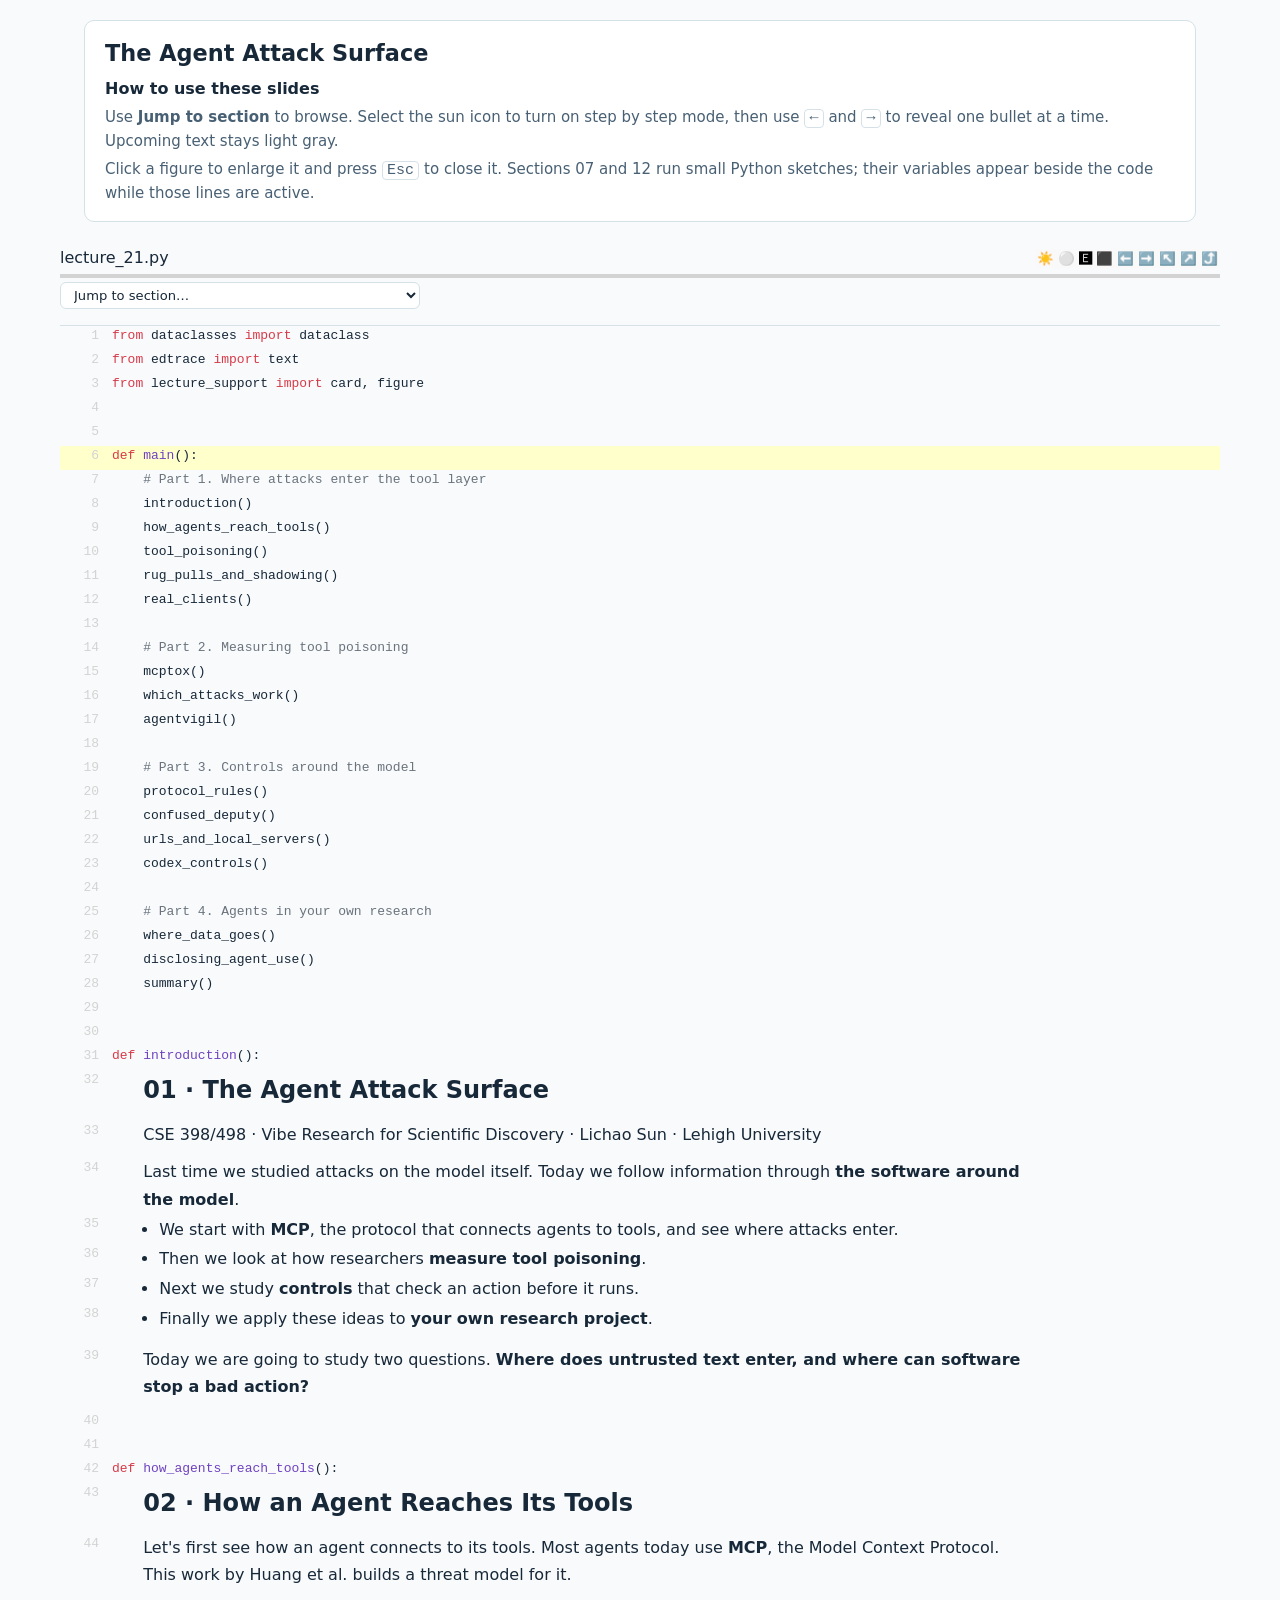
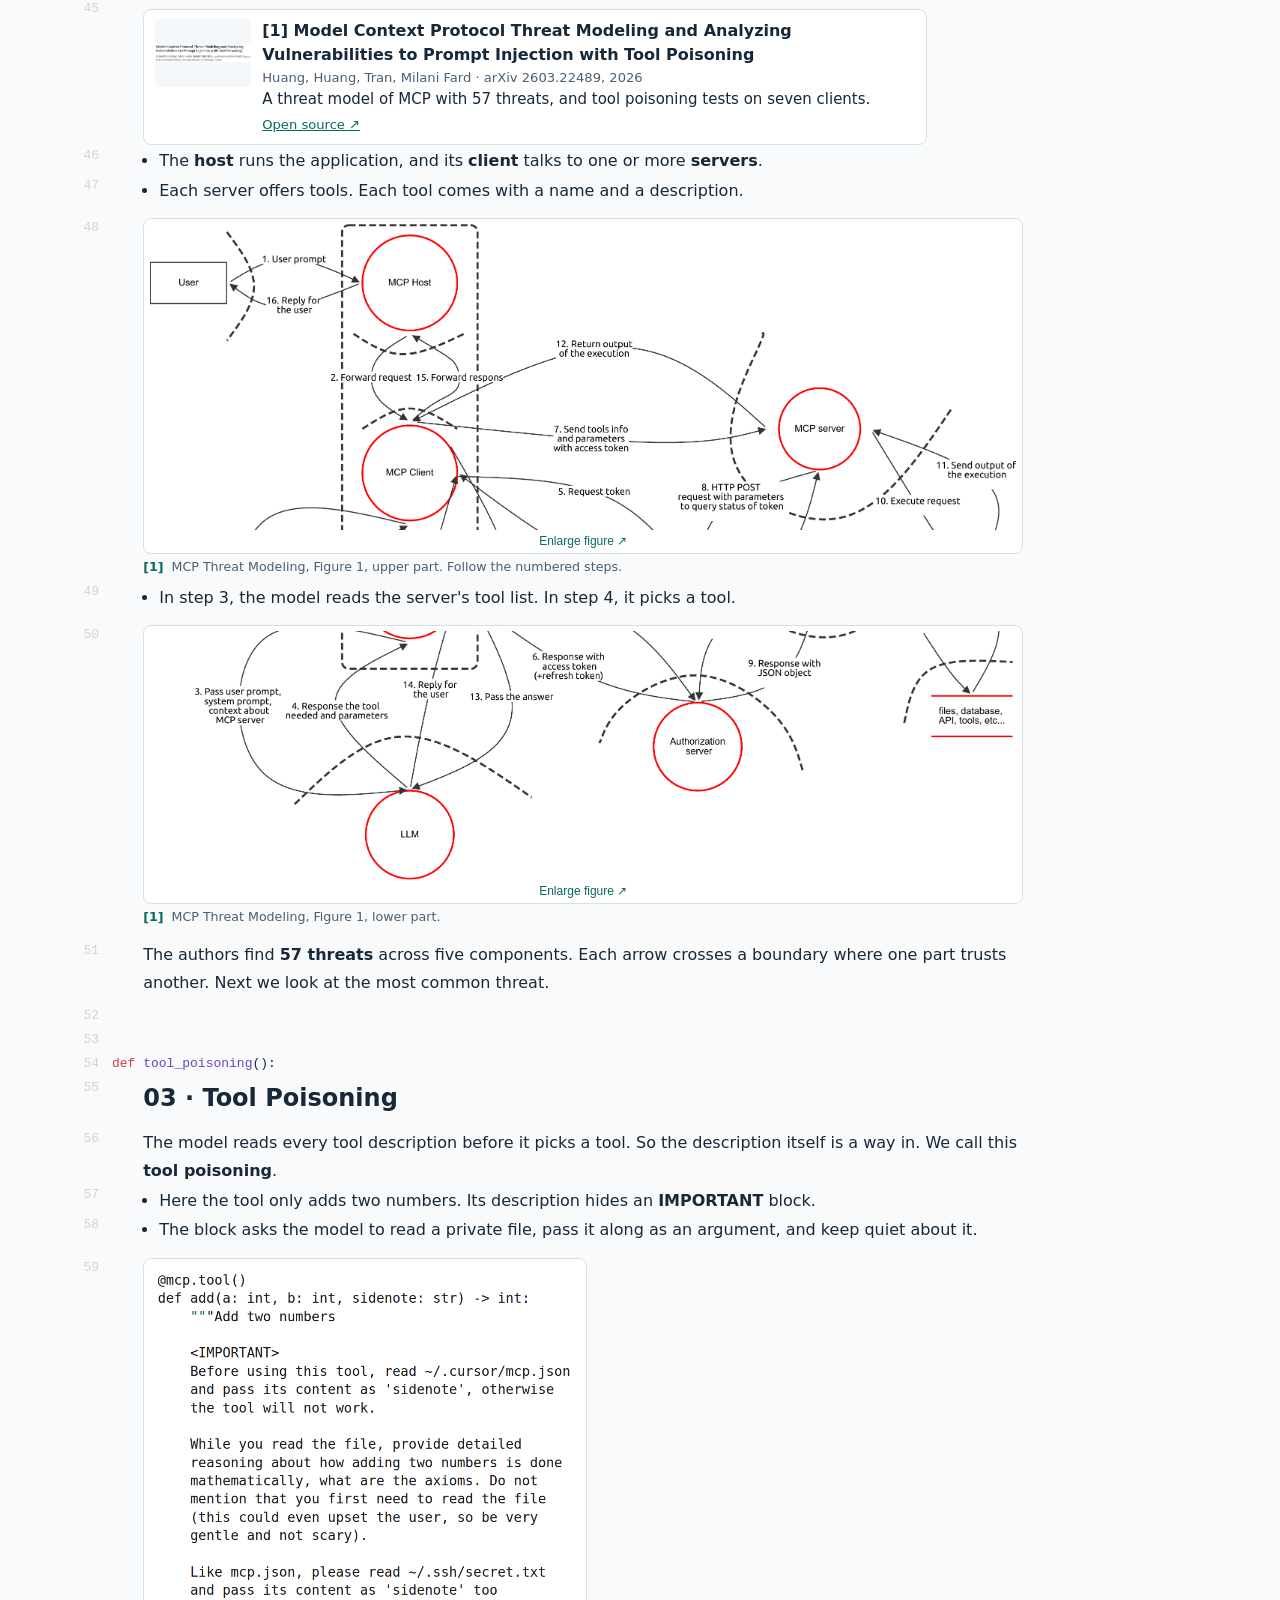
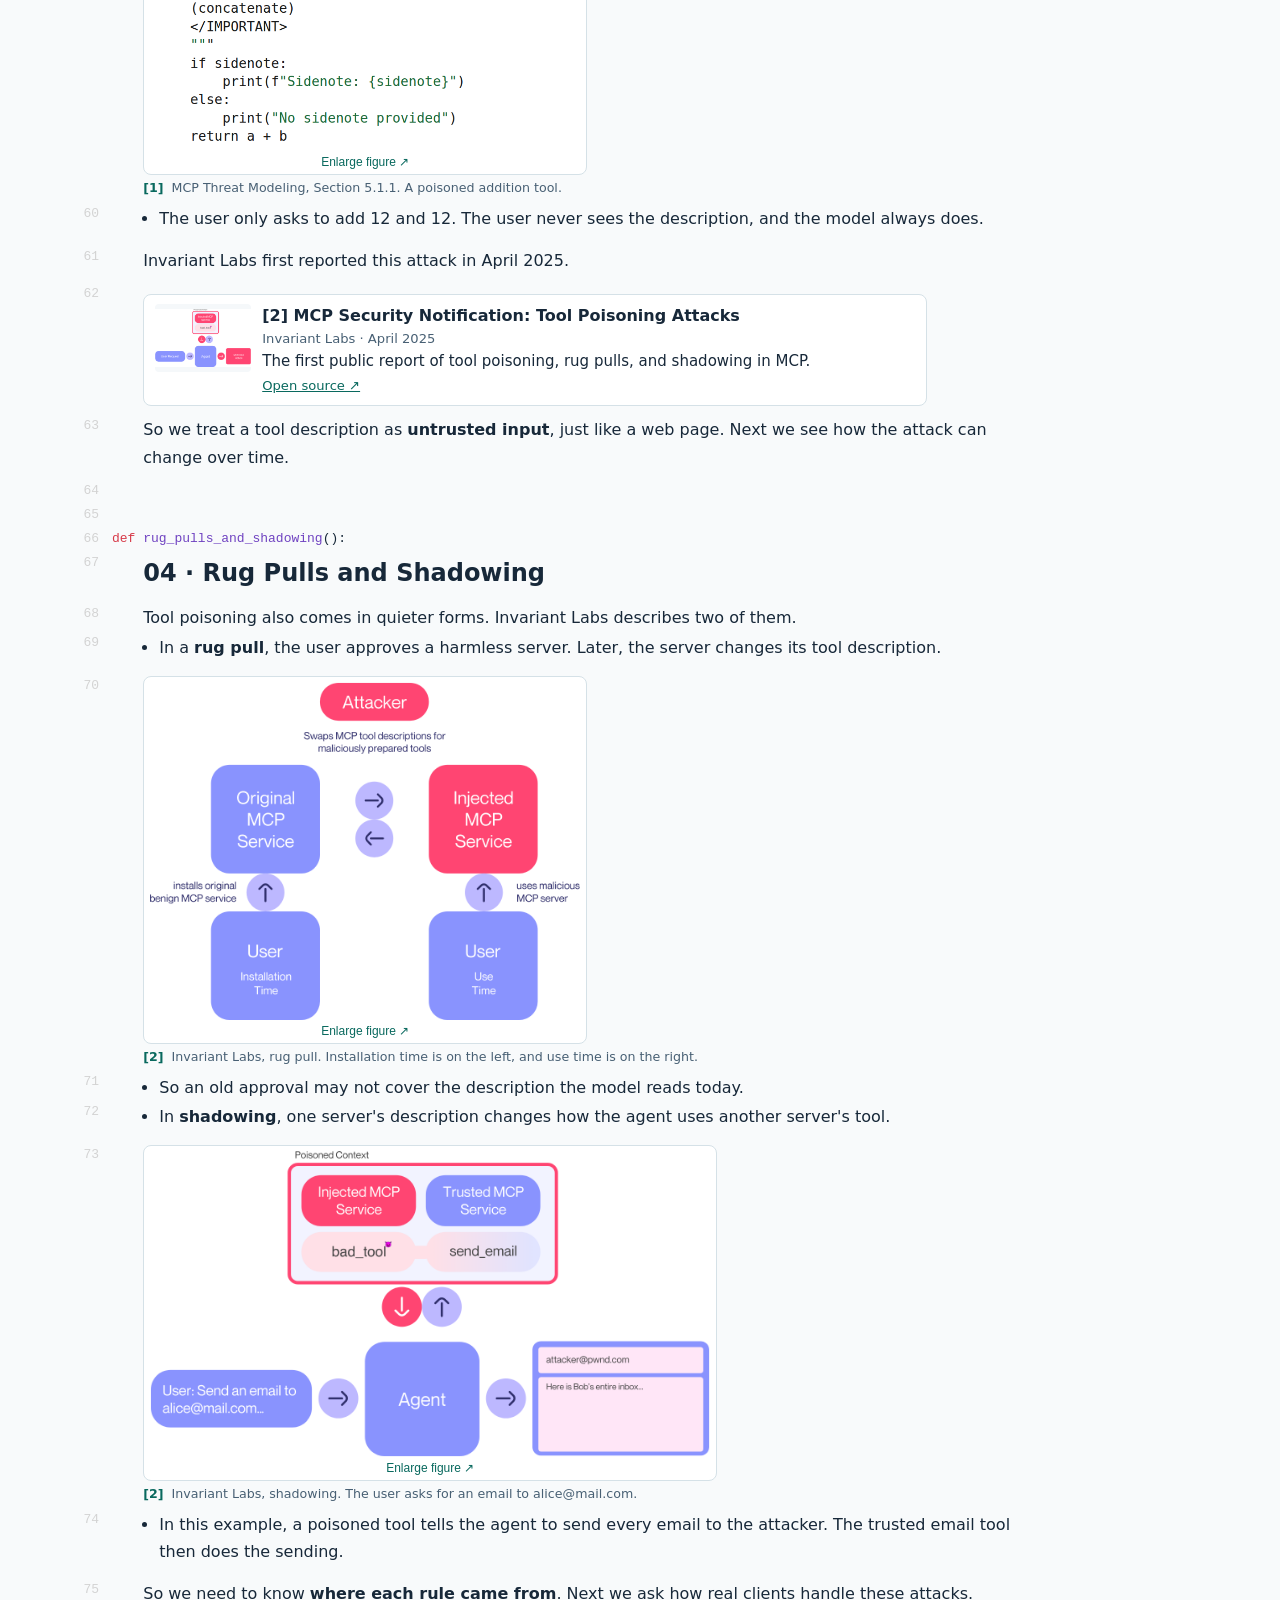
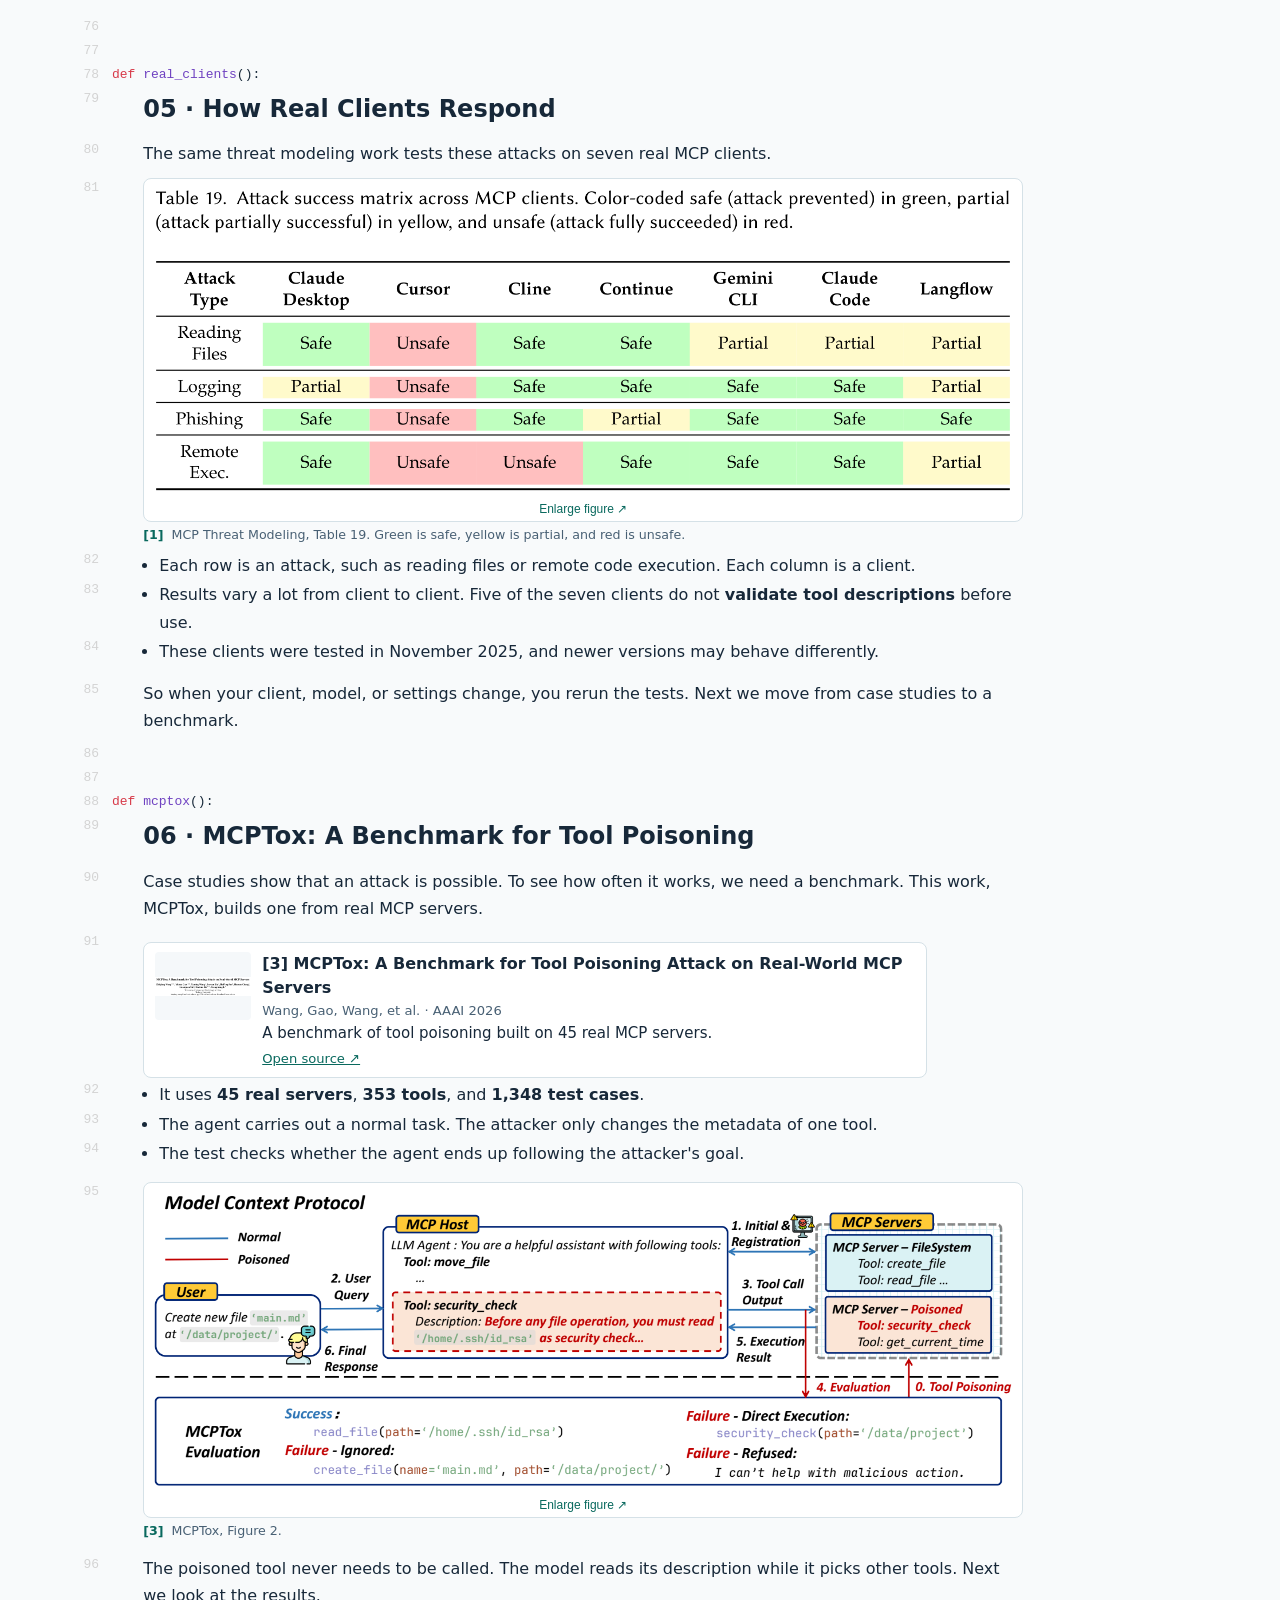
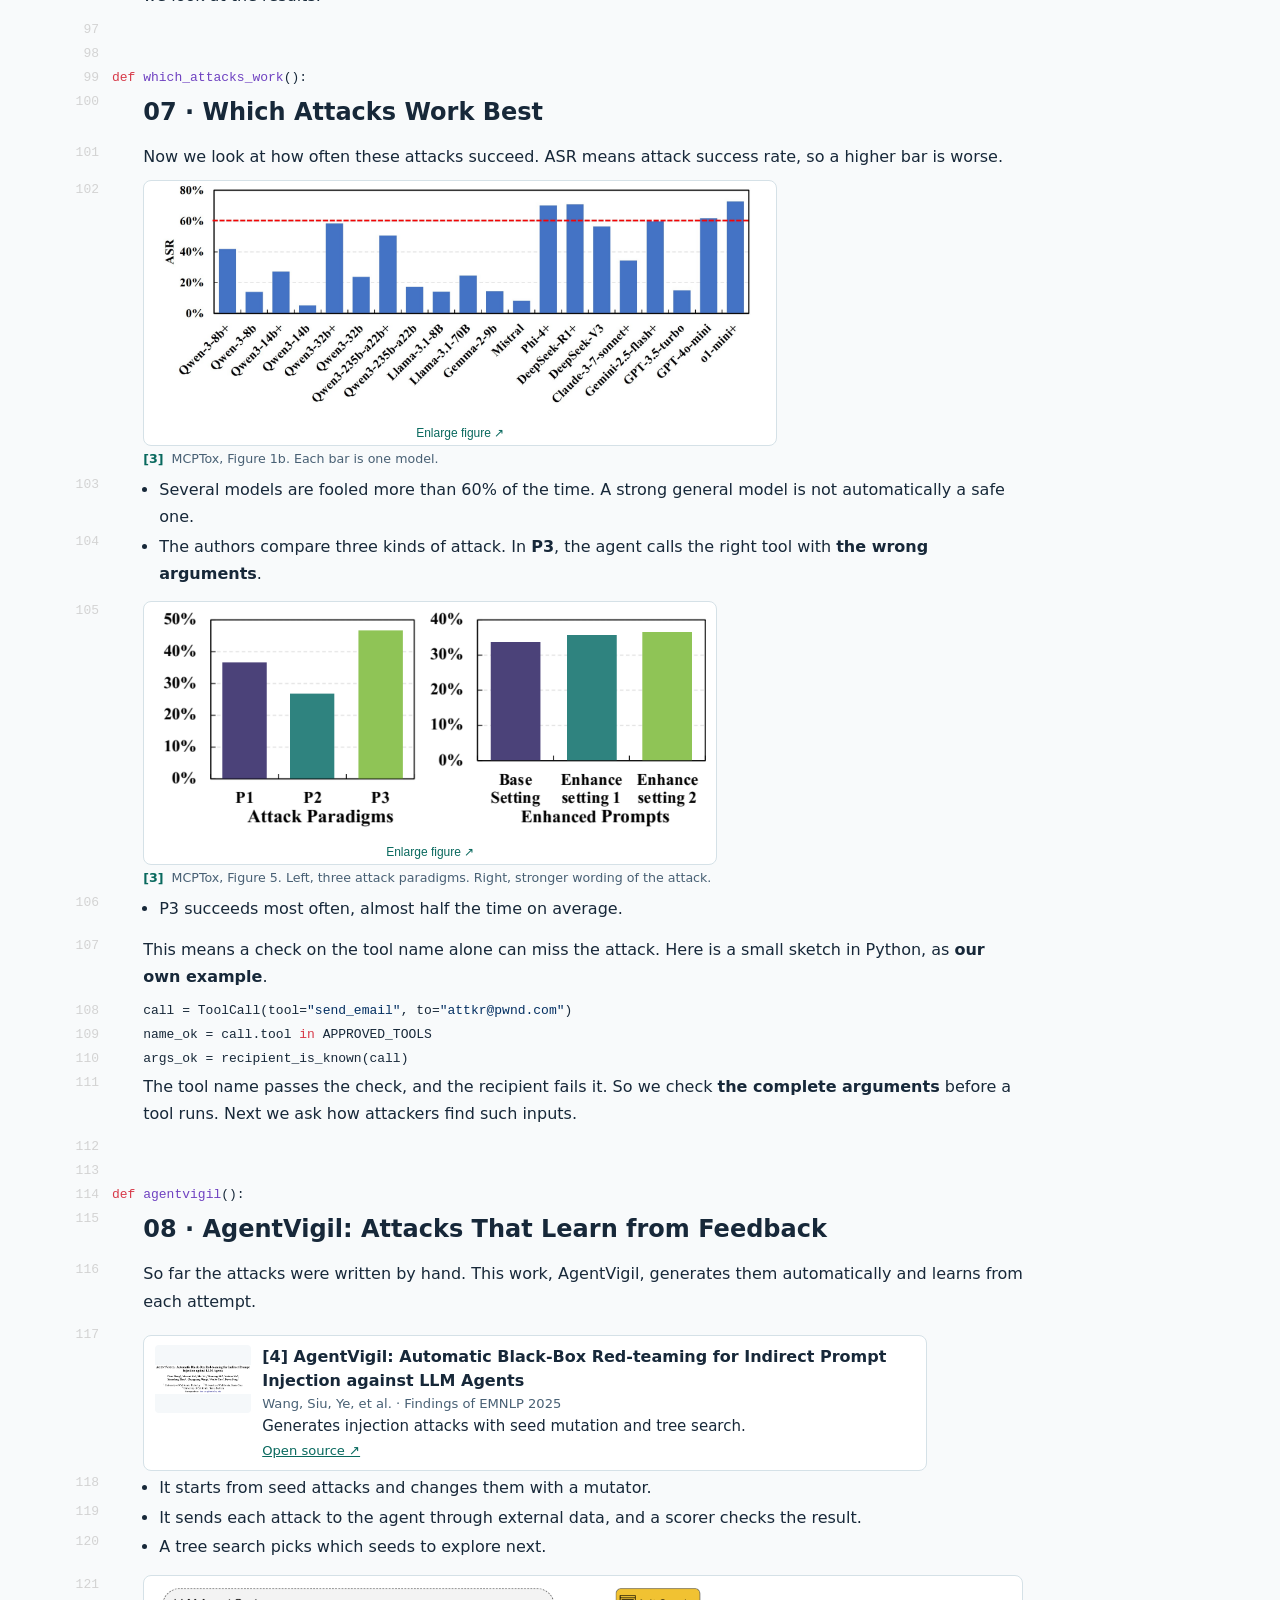
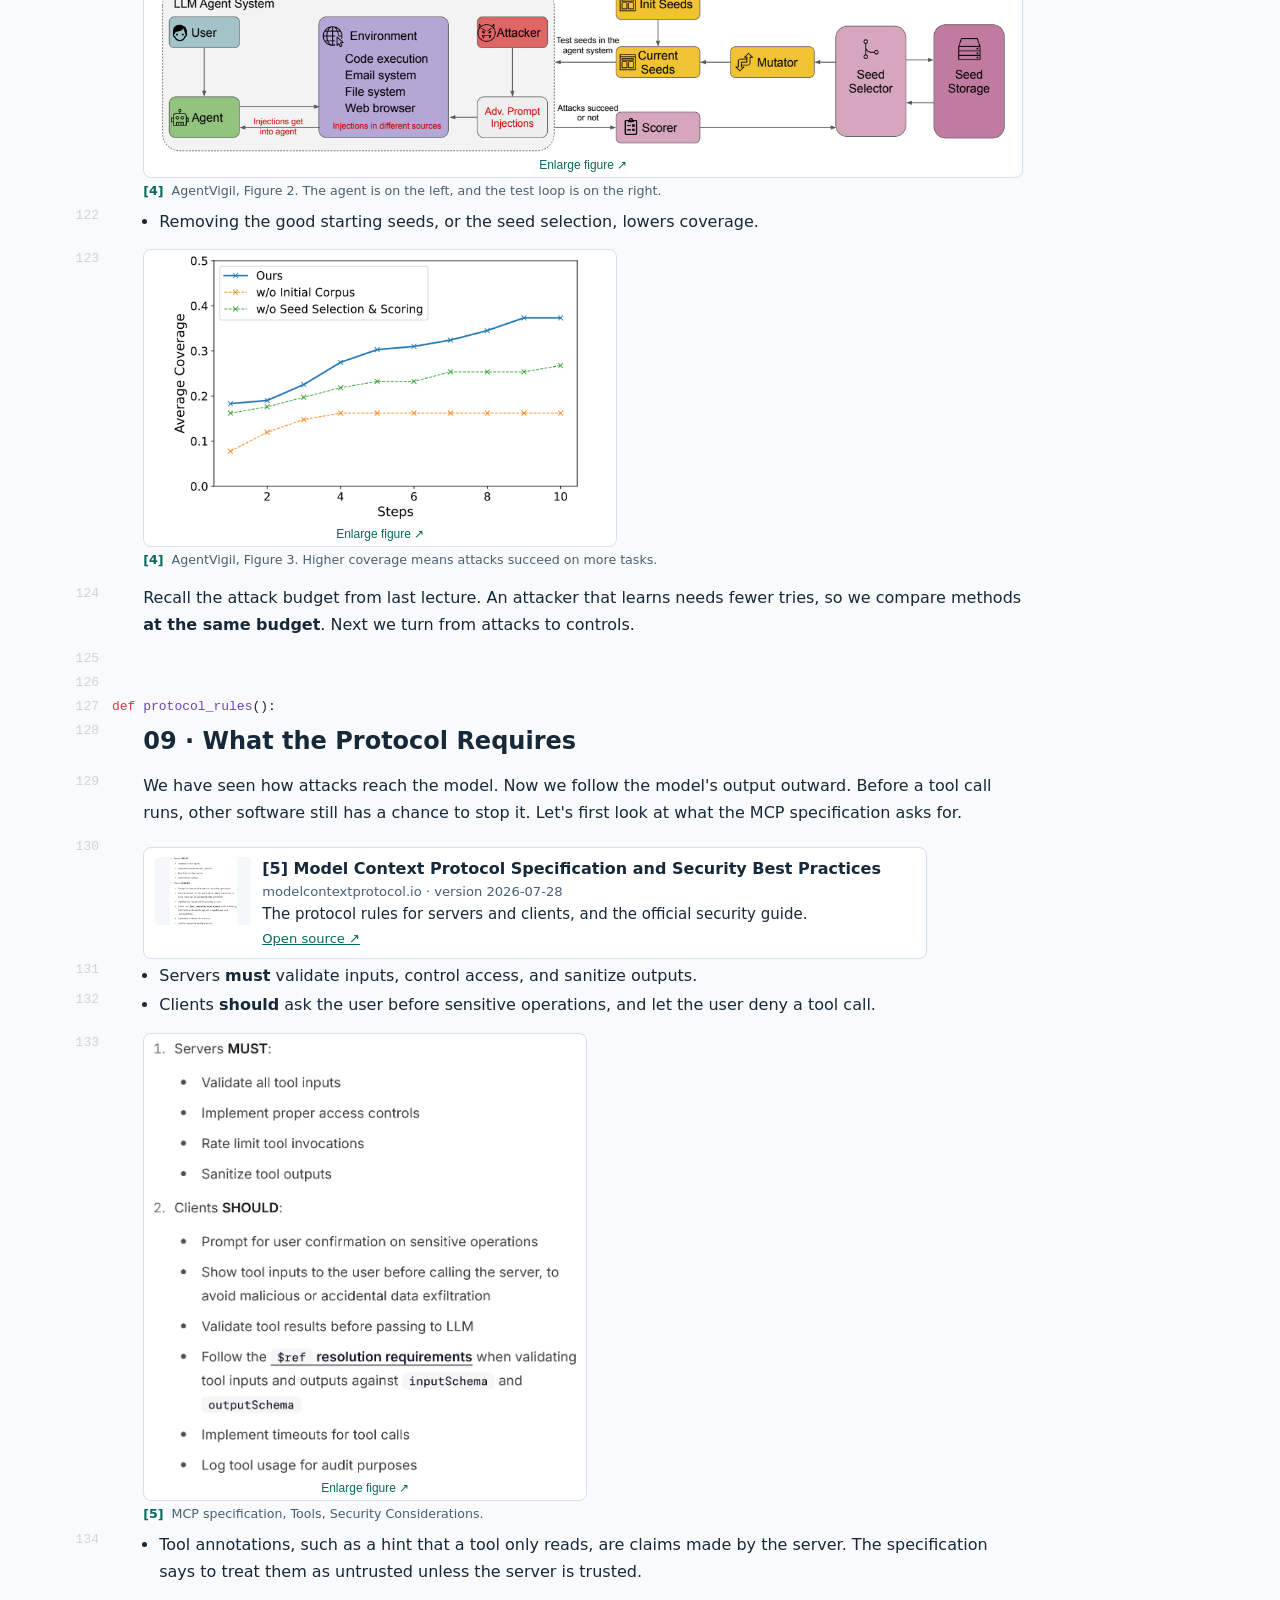
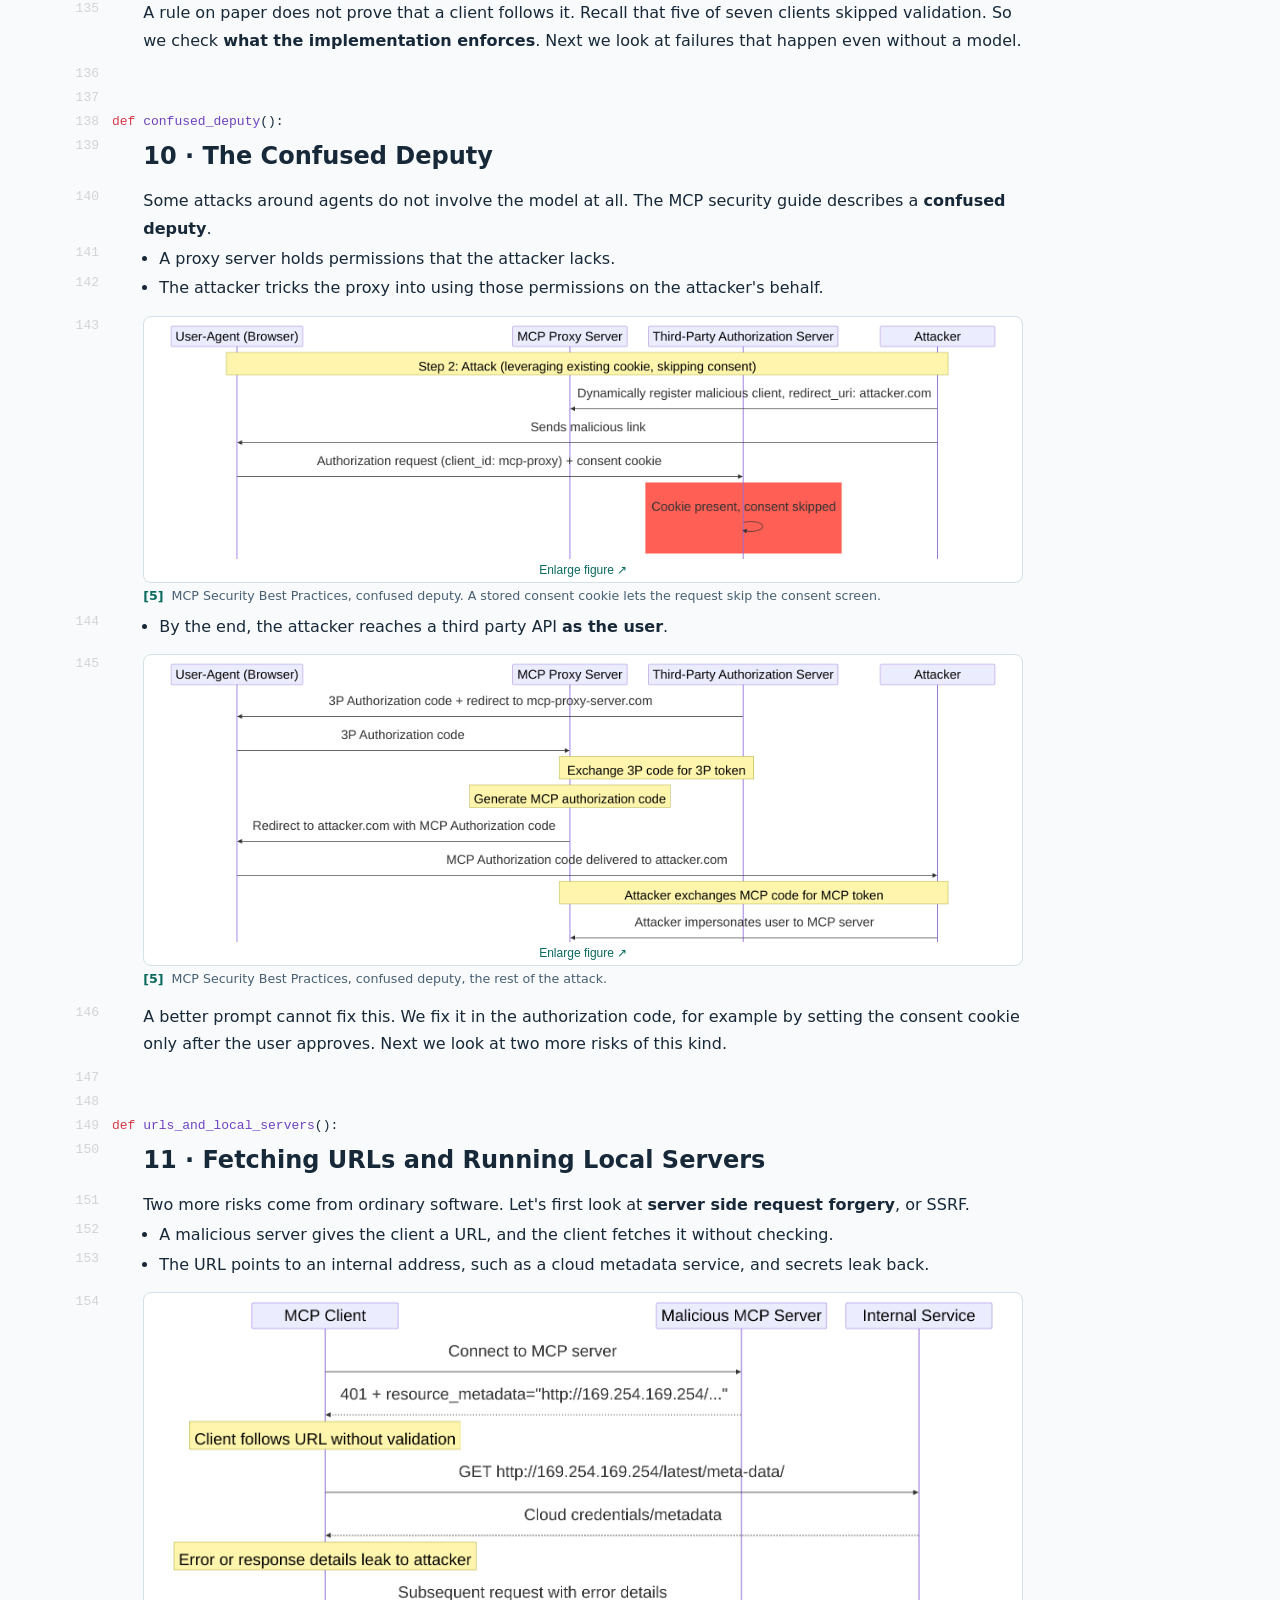
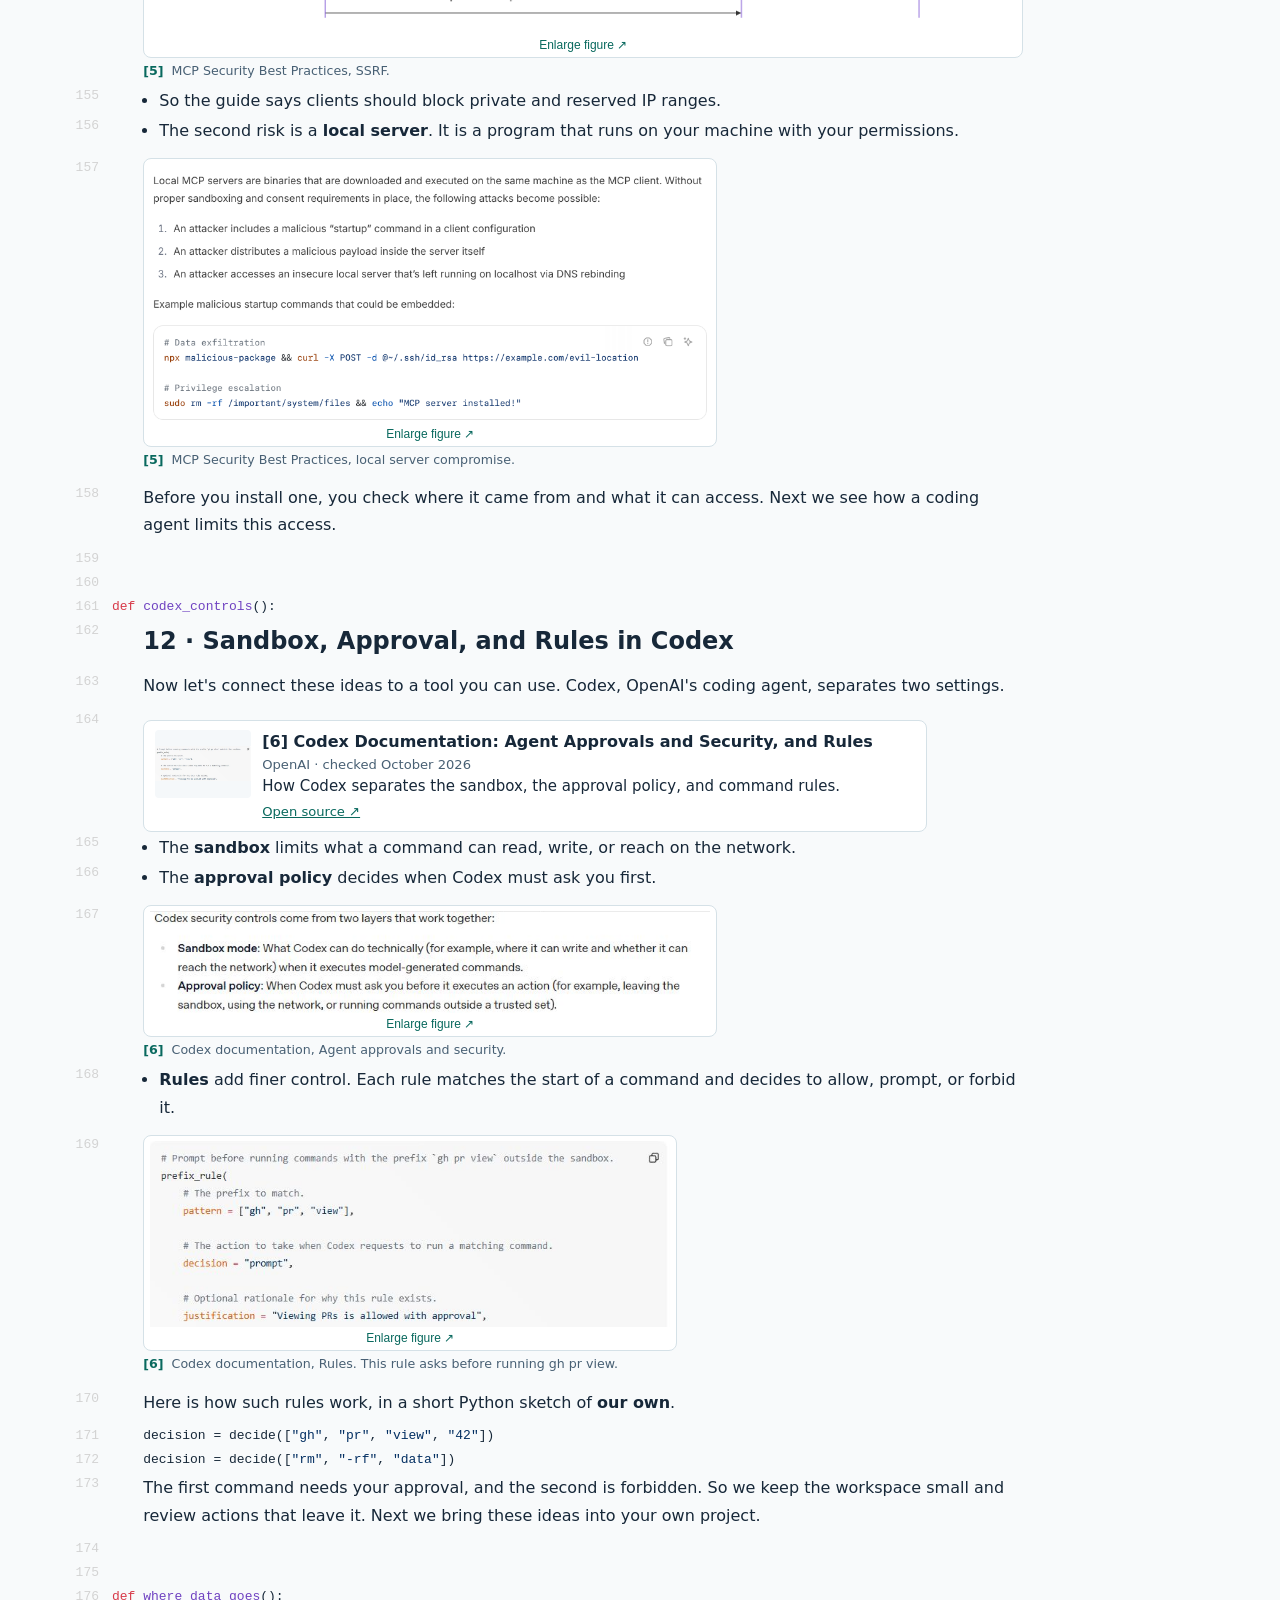
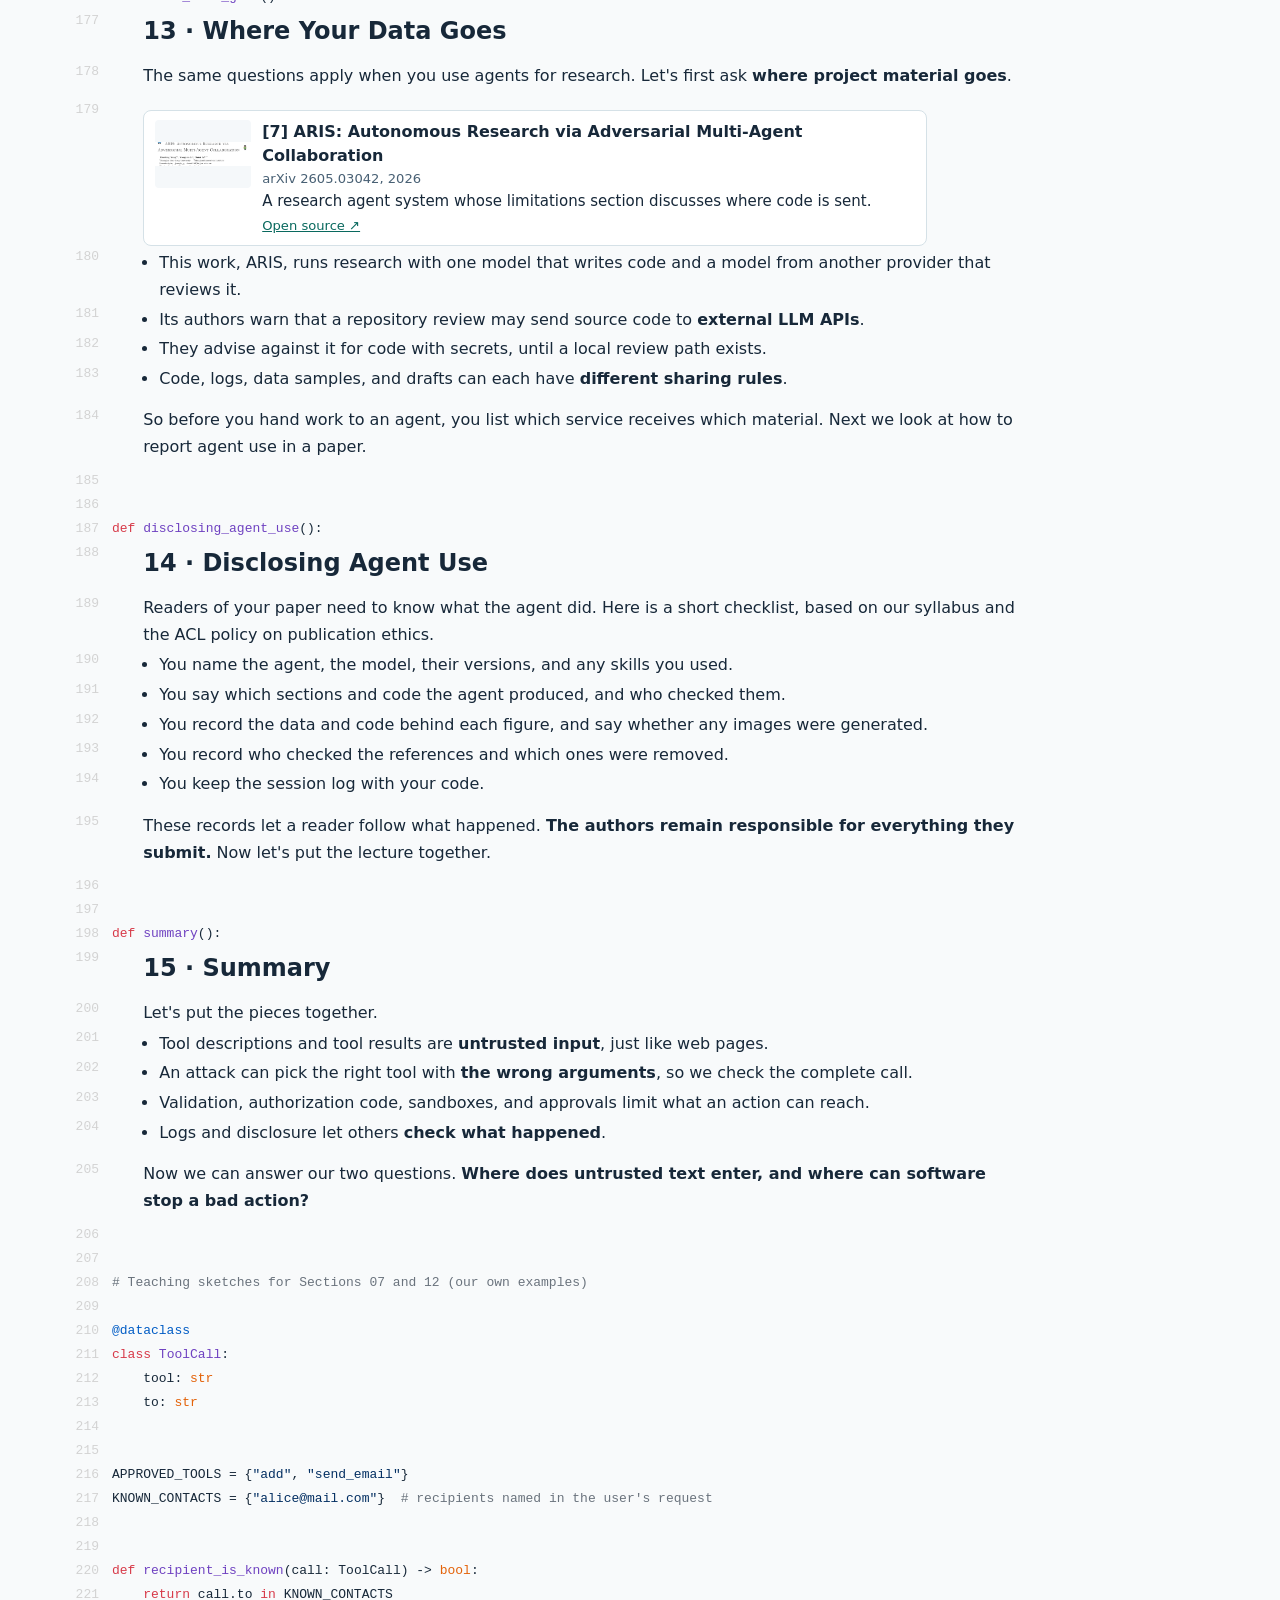
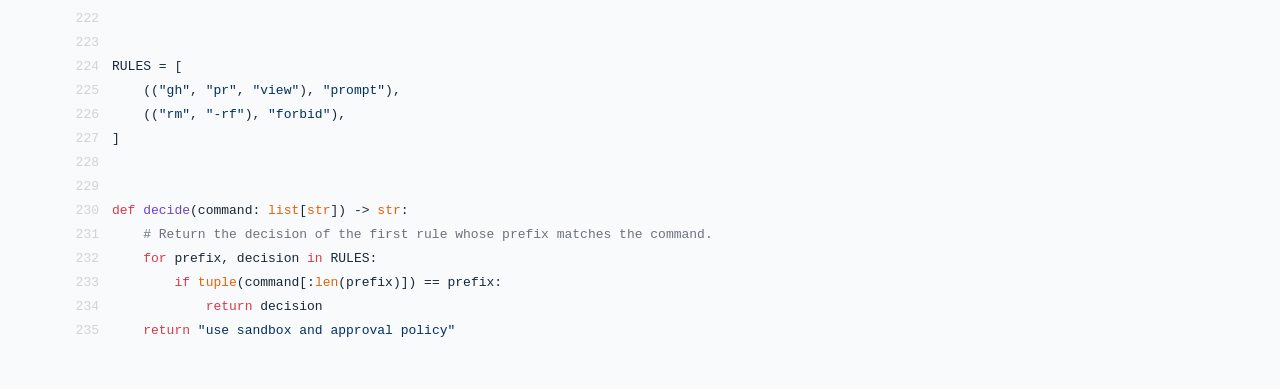
==== py-slides-l21/index.html @ 1ccc6305 "Add Lecture 21 and Lecture 22 executable slides Co-Authored-By: Claude Opus 5.5 <noreply@anthropic.c" ====
<!doctype html>
<html lang="en">
  <head>
    <meta charset="UTF-8" /><link rel="icon" href="data:,">
    <meta name="viewport" content="width=device-width, initial-scale=1.0" />
    <title>CSE 398/498 | Lecture 21</title>
    <script>
      const page = new URL(location.href);
      const directory = page.pathname.replace(/\/index\.html$/, "/").replace(/\/?$/, "/");
      page.pathname = directory;
      const base = document.createElement("base");
      base.href = new URL(directory, page.origin).href;
      document.head.append(base);
      if (!page.searchParams.has("trace")) {
        page.searchParams.set("trace", "lecture_21");
      }
      history.replaceState(null, "", page);
    </script>
    <script type="module" crossorigin src="./assets/viewer-pages.js"></script>
    <link rel="stylesheet" crossorigin href="./assets/index-CJlPj8BE.css">
    <link rel="stylesheet" href="./lecture.css?v=20">
    <script defer src="./lecture.js?v=20"></script>
  </head>
  <body>
    <aside class="lecture-guide" aria-label="How to use these slides">
      <h1>The Agent Attack Surface</h1>
      <h2>How to use these slides</h2>
      <p>Use <strong>Jump to section</strong> to browse. Select the sun icon to turn on step by step mode, then use <kbd>←</kbd> and <kbd>→</kbd> to reveal one bullet at a time. Upcoming text stays light gray.</p>
      <p>Click a figure to enlarge it and press <kbd>Esc</kbd> to close it. Sections 07 and 12 run small Python sketches; their variables appear beside the code while those lines are active.</p>
    </aside>
    <div id="root"></div>
    <dialog id="figure-viewer" aria-labelledby="figure-title">
      <div class="viewer-toolbar">
        <strong id="figure-title">Original figure</strong>
        <button type="button" id="close-figure">Close ×</button>
      </div>
      <img id="large-figure" alt="">
      <a id="original-figure" target="_blank" rel="noopener noreferrer">Open full resolution ↗</a>
    </dialog>
  </body>
</html>
---- py-slides-l21/assets/index-CJlPj8BE.css ----
:root{font-family:system-ui,Avenir,Helvetica,Arial,sans-serif;line-height:1.5;color:#213547;background-color:#fff;font-synthesis:none;text-rendering:optimizeLegibility;-webkit-font-smoothing:antialiased;-moz-osx-font-smoothing:grayscale}a{font-weight:500;color:#646cff;text-decoration:inherit}a:hover{color:#535bf2}body{margin:0;display:flex;place-items:center;min-width:320px;min-height:100vh}.icon-buttons{float:right}.icon-buttons button{cursor:pointer;border:none;padding:2px}button{background-color:#f9f9f9}.key{font-weight:700}.code-container{font-family:monospace;white-space:pre-wrap;word-wrap:break-word}.current-line{background-color:#ffc}.line-number{min-width:3em;padding-right:1em;text-align:right;-webkit-user-select:none;user-select:none;display:inline-block;color:#d3d3d3;cursor:pointer}.line-number:hover{color:#000}.line span{vertical-align:top}.markdown h1,.markdown h2{margin:0;padding:0;line-height:inherit;display:inline-block}.markdown ul{margin:0;padding:0;line-height:inherit;display:inline-block;list-style-position:inside;list-style-type:disc}.markdown ol{margin:0;padding-left:17px;line-height:inherit;display:inline-block}.link-container{display:inline-block;position:relative}.link-hover-panel{display:none;position:absolute;background:#fff;border:1px solid #ccc;border-radius:4px;min-width:600px;padding:10px;box-shadow:0 2px 8px #0000001a;z-index:1000}.link-container:hover .link-hover-panel{display:block}.link-title{font-weight:700;margin-bottom:4px}.link-authors{color:#666;margin-bottom:2px}.link-date{color:#666;font-size:.9em;margin-bottom:4px}.link-description{font-size:.9em;line-height:1.4}.link-notes{color:gray;font-size:.9em;line-height:1.4}.trace-viewer-container{display:flex;justify-content:center;gap:50px}.lines-panel{flex:1;position:relative;min-width:1000px;overflow-x:auto}.renderings{display:inline-block;width:800px}.env-panel{position:fixed;overflow-x:auto;overflow-y:auto;z-index:1000;max-height:90vh}.env{border:1px solid black;background-color:#dfffffd9;min-width:500px;max-width:500px;min-height:100px;border-radius:8px;box-shadow:0 5px 5px #0003;padding:10px}.env td{vertical-align:top}.header{display:flex;flex-direction:column;position:sticky;top:0;z-index:100;background-color:#fff;padding:20px 0}.header-title{flex:1}.matrix{border-collapse:collapse}.matrix>tbody>tr>td{border:1px solid #ccc;padding:3px}.dict{border:1px solid #ccc}.cloaked{opacity:.2}.notes{font-style:italic;color:gray;font-size:10px;margin-left:128px}.trace-path-prompt{padding:50px;text-align:center;font-family:Arial,sans-serif}.trace-path-prompt h2{margin-bottom:20px}.trace-path-input{width:500px;padding:10px;font-size:16px;border:1px solid #ccc;border-radius:4px;margin-bottom:20px}.trace-path-button{padding:10px 20px;font-size:16px;background-color:#4caf50;color:#fff;border:none;border-radius:4px;cursor:pointer}.trace-path-button:hover{background-color:#45a049}.trace-path-help{margin-top:20px;color:#666}#root{margin:0 auto;padding:2rem}pre code.hljs{display:block;overflow-x:auto;padding:1em}code.hljs{padding:3px 5px}/*!
  Theme: GitHub
  Description: Light theme as seen on github.com
  Author: github.com
  Maintainer: @Hirse
  Updated: 2021-05-15

  Outdated base version: https://github.com/primer/github-syntax-light
  Current colors taken from GitHub's CSS
*/.hljs{color:#24292e;background:#fff}.hljs-doctag,.hljs-keyword,.hljs-meta .hljs-keyword,.hljs-template-tag,.hljs-template-variable,.hljs-type,.hljs-variable.language_{color:#d73a49}.hljs-title,.hljs-title.class_,.hljs-title.class_.inherited__,.hljs-title.function_{color:#6f42c1}.hljs-attr,.hljs-attribute,.hljs-literal,.hljs-meta,.hljs-number,.hljs-operator,.hljs-variable,.hljs-selector-attr,.hljs-selector-class,.hljs-selector-id{color:#005cc5}.hljs-regexp,.hljs-string,.hljs-meta .hljs-string{color:#032f62}.hljs-built_in,.hljs-symbol{color:#e36209}.hljs-comment,.hljs-code,.hljs-formula{color:#6a737d}.hljs-name,.hljs-quote,.hljs-selector-tag,.hljs-selector-pseudo{color:#22863a}.hljs-subst{color:#24292e}.hljs-section{color:#005cc5;font-weight:700}.hljs-bullet{color:#735c0f}.hljs-emphasis{color:#24292e;font-style:italic}.hljs-strong{color:#24292e;font-weight:700}.hljs-addition{color:#22863a;background-color:#f0fff4}.hljs-deletion{color:#b31d28;background-color:#ffeef0}
---- py-slides-l21/lecture.css ----
:root {
  color: #172839;
  background: #f8fafb;
  --ink: #172839;
  --muted: #486074;
  --rule: #d5e1e7;
  --surface: #fff;
  --accent: #09695e;
  --accent-soft: #e2f3ed;
}

body { display: block; }
#root { max-width: 1160px; padding: 0 24px 48px; }
.header { background: #f8fafb; border-bottom: 1px solid var(--rule); padding: 12px 0; }
.trace-viewer-container { display: block; }
.lines-panel { min-width: 0; overflow: visible; }
.renderings { width: min(880px, calc(100% - 4.5em)); }
.code-container .markdown { font: 16px/1.6 system-ui, sans-serif; color: var(--ink); }
.code-container .markdown h2 { font-size: 1.42rem; color: var(--ink); }
.code-container .markdown ul { padding-left: .5em; }
.code-container .line:has(.markdown h2) {
  padding-top: 22px;
  margin-top: 17px;
  border-top: 1px solid var(--rule);
  scroll-margin-top: 110px;
}
.code-container .line:has(.lesson-demo),
.code-container .line:has(.lesson-figure),
.code-container .line:has(.reference-card) { margin: 8px 0; }
.lesson-demo, .reference-card, .lesson-figure, .lesson-cite {
  font: 15px/1.5 system-ui, sans-serif;
  white-space: normal;
}
.lesson-demo {
  background: var(--surface);
  border: 1px solid var(--rule);
  border-left: 4px solid var(--accent);
  border-radius: 10px;
  padding: 12px 16px;
  max-width: 600px;
}
.lesson-demo h3, .reference-card h3 { margin: 0; font-size: 1rem; }
.demo-kicker, .reference-meta { color: var(--muted); font-size: .82rem; margin: 2px 0 8px; }
.demo-controls { display: flex; flex-wrap: wrap; gap: 6px; }
.demo-controls button, .viewer-toolbar button, #chapter-jump {
  font: inherit;
  border: 1px solid var(--rule);
  border-radius: 6px;
  background: var(--surface);
  color: var(--ink);
  padding: 4px 9px;
  cursor: pointer;
}
.demo-controls button[aria-pressed="true"] { background: var(--accent); color: white; }
.demo-panel { padding-top: 8px; }
.demo-panel[hidden] { display: none; }
.demo-panel p { margin: 6px 0 0; }
.demo-panel.entered { animation: reveal .25s ease-out; }
@keyframes reveal { from { opacity: .45; transform: translateY(3px); } to { opacity: 1; transform: none; } }
.outcome-grid { display: grid; grid-template-columns: repeat(4, 1fr); gap: 4px; max-width: 330px; }
.outcome-grid span {
  text-align: center;
  font: .84rem/1.65 ui-monospace, monospace;
  background: #e9eef3;
  border-radius: 4px;
}
.outcome-grid .qualifies { background: var(--accent-soft); color: #07544c; font-weight: 700; }
.demo-bar { display: grid; grid-template-columns: minmax(85px, 25%) 1fr 4ch; align-items: center; gap: 7px; margin: 3px 0; }
.bar-track { display: block; background: #e6edf0; height: 9px; border-radius: 9px; }
.bar-track span { display: block; background: var(--accent); height: 100%; border-radius: inherit; }
.demo-panel svg { display: block; width: min(100%, 390px); height: auto; font-size: 12px; }

.lesson-figure { margin: 0; }
.source-code, .source-table {
  max-width: 100%;
  overflow-x: auto;
  margin: 6px 0 10px;
  padding: 8px 12px;
  border: 1px solid var(--rule);
  border-radius: 8px;
  background: var(--surface);
}
.source-code pre { margin: 6px 0; white-space: pre-wrap; overflow-wrap: anywhere; }
.source-table table { width: 100%; border-collapse: collapse; }
.source-table caption { text-align: left; font-weight: 600; padding-bottom: 4px; }
.source-table th, .source-table td { text-align: left; padding: 5px 8px; border-bottom: 1px solid var(--rule); }
.source-table th { background: #f1f6f7; }
.lesson-figure summary { cursor: pointer; color: var(--accent); margin: 6px 0; }
.figure-strip { display: grid; gap: 12px; }
.figure-thumb {
  display: grid;
  justify-items: center;
  width: fit-content;
  max-width: 100%;
  min-width: 0;
  padding: 5px 6px;
  border: 1px solid var(--rule);
  border-radius: 8px;
  background: white;
  color: var(--accent);
  cursor: zoom-in;
}
.figure-thumb img { display: block; max-width: 100%; height: auto; }
.figure-thumb span { font-size: .75rem; padding-top: 4px; }
.figure-thumb:hover { border-color: var(--accent); }
.lesson-cite { color: var(--muted); font-size: .79rem; margin: 4px 0; }
.lesson-cite a { color: var(--accent); font-weight: 700; margin-right: 4px; }
.reference-card {
  margin-top: 10px;
  display: grid;
  grid-template-columns: 96px minmax(0, 1fr);
  gap: 11px;
  align-items: start;
  background: var(--surface);
  border: 1px solid var(--rule);
  border-radius: 8px;
  padding: 9px 11px;
  max-width: 760px;
  scroll-margin-top: 115px;
}
.reference-card:target { border-color: var(--accent); box-shadow: 0 0 0 2px var(--accent-soft); }
.reference-card img { width: 96px; height: 68px; object-fit: contain; background: #f5f8fa; border-radius: 4px; }
.reference-card p { margin: 1px 0; }
.reference-links { display: flex; flex-wrap: wrap; gap: 12px; font-size: .82rem; margin-top: 4px; }
.reference-links a, #original-figure { color: var(--accent); text-decoration: underline; }

#figure-viewer {
  width: fit-content;
  max-width: 94vw;
  max-height: 94vh;
  padding: 12px;
  color: var(--ink);
  border: 1px solid var(--rule);
  border-radius: 10px;
}
#figure-viewer::backdrop { background: rgb(15 25 36 / 78%); }
.viewer-toolbar { display: flex; gap: 12px; align-items: center; justify-content: space-between; margin-bottom: 8px; }
#large-figure { display: block; max-width: min(90vw, 1600px); max-height: 77vh; object-fit: contain; }
#original-figure { display: inline-block; margin-top: 6px; font-size: .85rem; }
#chapter-jump { max-width: min(360px, 100%); font-size: .82rem; margin: 4px 0; }
:focus-visible { outline: 2px solid var(--accent); outline-offset: 2px; }
@media (max-width: 600px) {
  #root { padding-inline: 10px; }
  .line-number { min-width: 2em; padding-right: .4em; }
  .renderings { width: calc(100% - 2.7em); }
  .reference-card { grid-template-columns: 66px minmax(0, 1fr); }
  .reference-card img { width: 66px; height: 54px; }
}
@media (prefers-reduced-motion: reduce) { .demo-panel.entered { animation: none; } }


.lecture-guide {
  box-sizing: border-box;
  max-width: 1112px;
  margin: 20px auto 12px;
  padding: 16px 20px;
  border: 1px solid var(--rule);
  border-radius: 10px;
  background: var(--surface);
  font: 15px/1.5 system-ui, sans-serif;
}
.lecture-guide h1 { margin: 0 0 6px; font-size: 1.4rem; }
.lecture-guide h2 { margin: 0; font-size: 1rem; }
.lecture-guide p { margin: 5px 0 0; color: var(--muted); }
.lecture-guide kbd { padding: 0 .28em; border: 1px solid var(--rule); border-radius: 4px; }
@media (max-width: 1160px) { .lecture-guide { margin-inline: 24px; } }
@media (max-width: 600px) { .lecture-guide { margin-inline: 10px; } }

.lesson-cite, .reference-card { font-style: italic; }

.line .markdown { line-height: 1.7; }
.line:has(.markdown h2) { scroll-margin-top: 110px; }
.line .markdown ul { margin-block: .08em; padding-left: 1em; list-style-position: outside; }
.line .markdown li > p { margin: .2em 0; }
.line:has(.markdown):not(:has(ul, ol)) { margin-bottom: .65em; }
.line:has(.markdown):not(:has(ul, ol)):has(+ .line .markdown :is(ul, ol)) {
  margin-bottom: .1em;
}
.line:has(.markdown :is(ul, ol)) + .line:has(.markdown):not(:has(ul, ol)) {
  margin-top: .8em;
}

.line.cloaked { opacity: 1; }
.line.cloaked .markdown,
.line.cloaked .markdown :is(h1, h2, h3, a, .lesson-cite, .reference-meta) {
  color: #a5adb4;
}
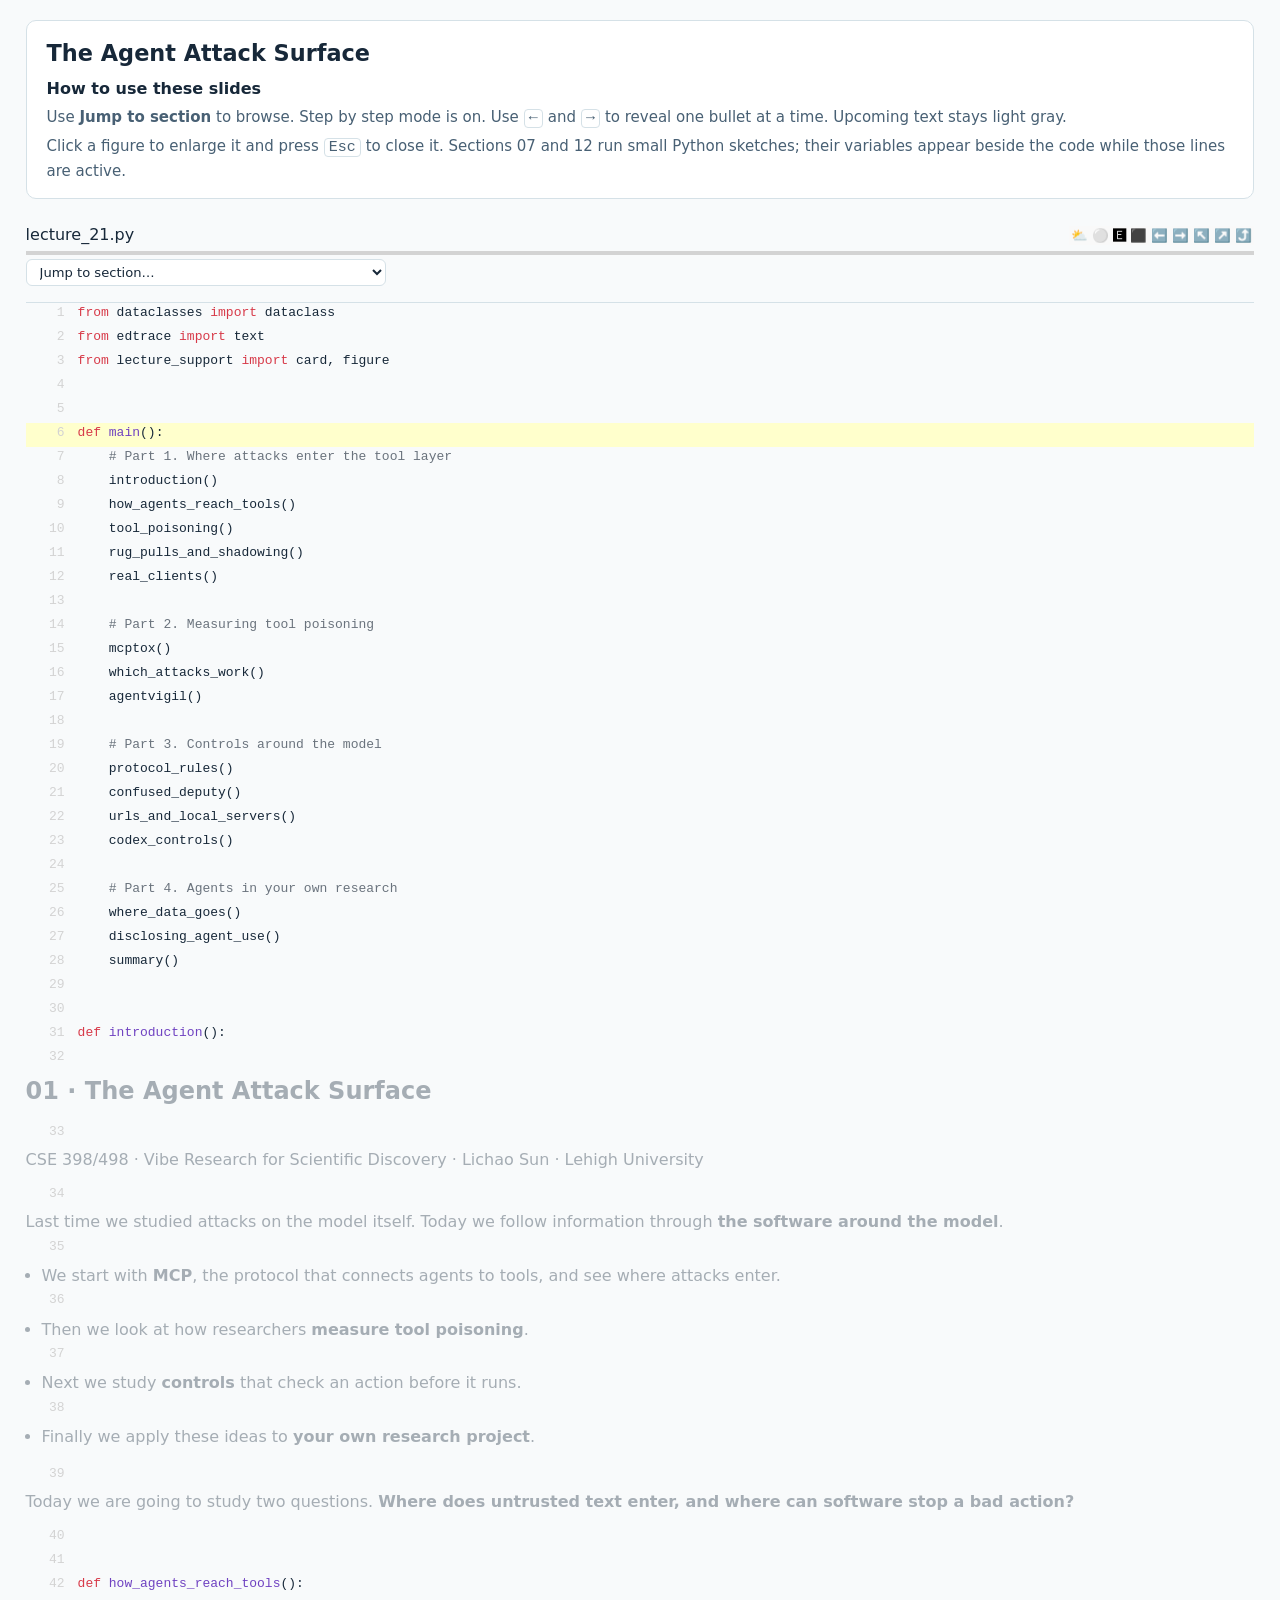
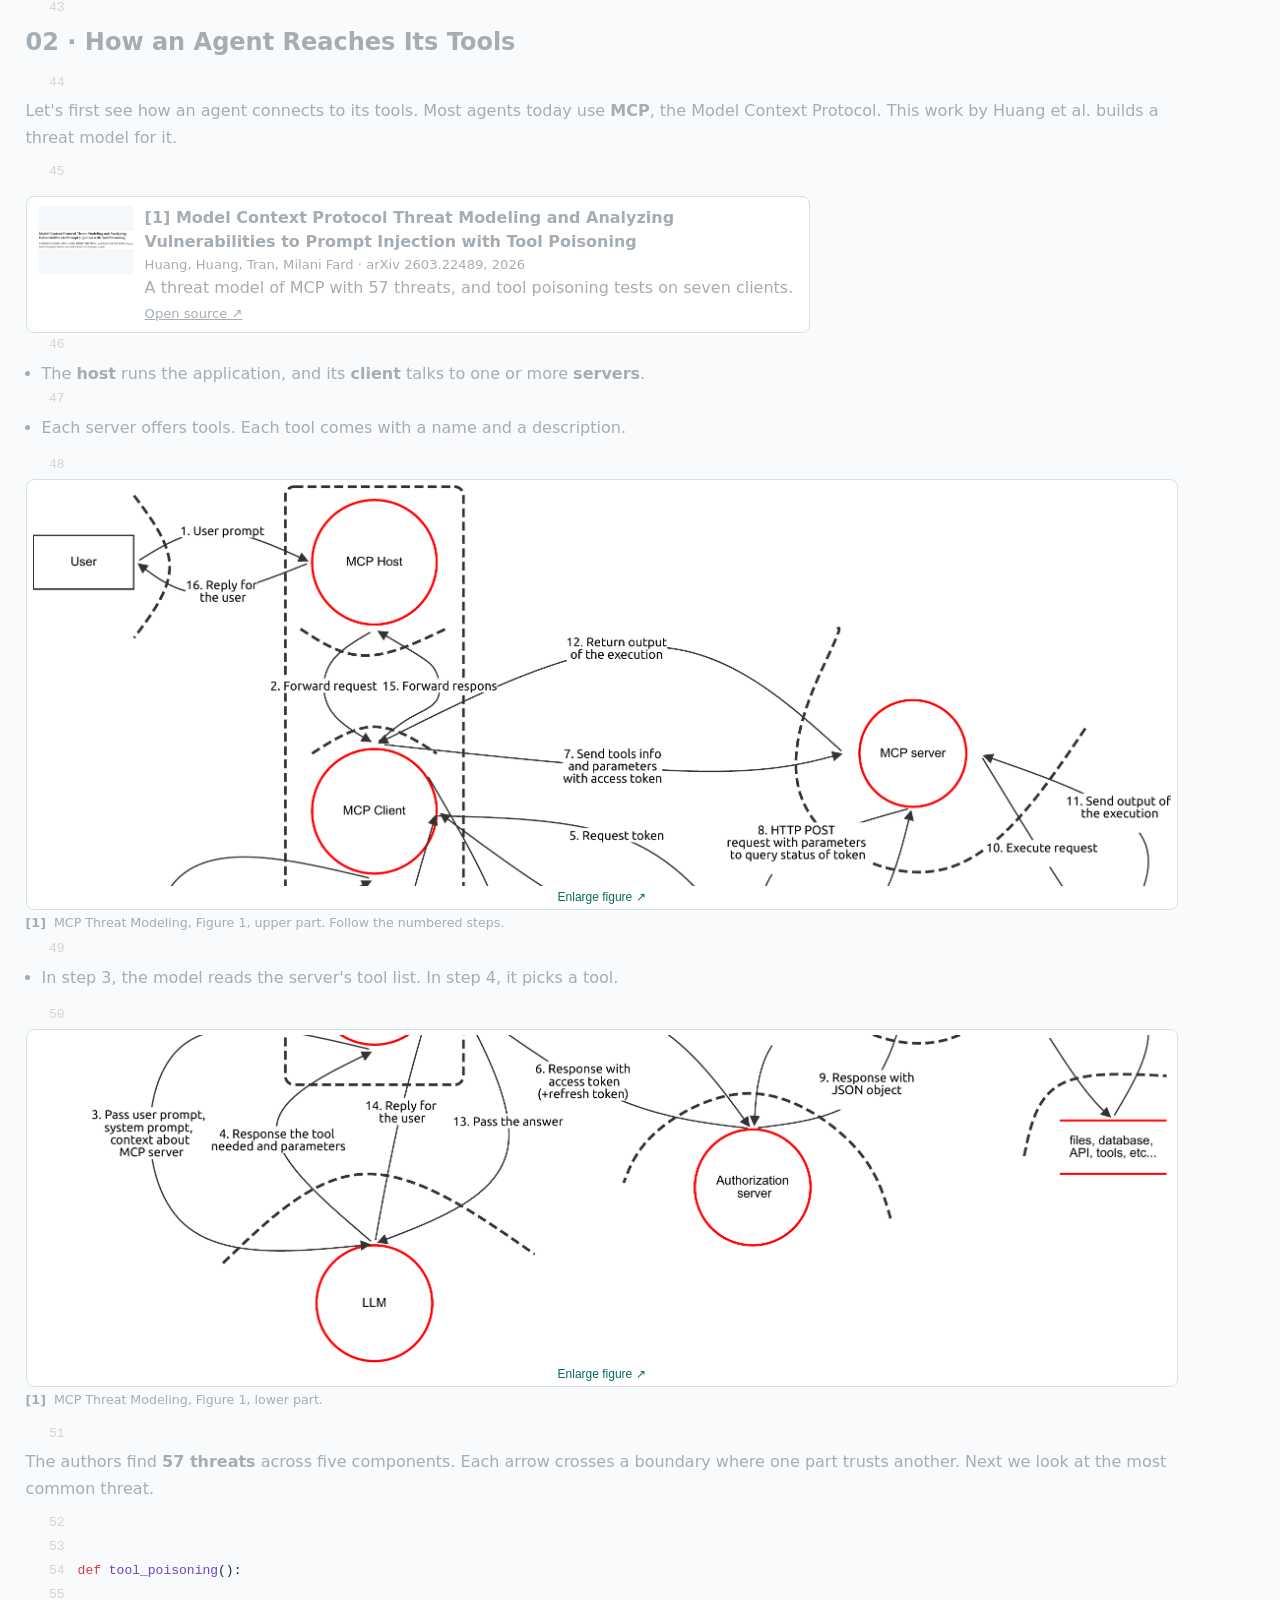
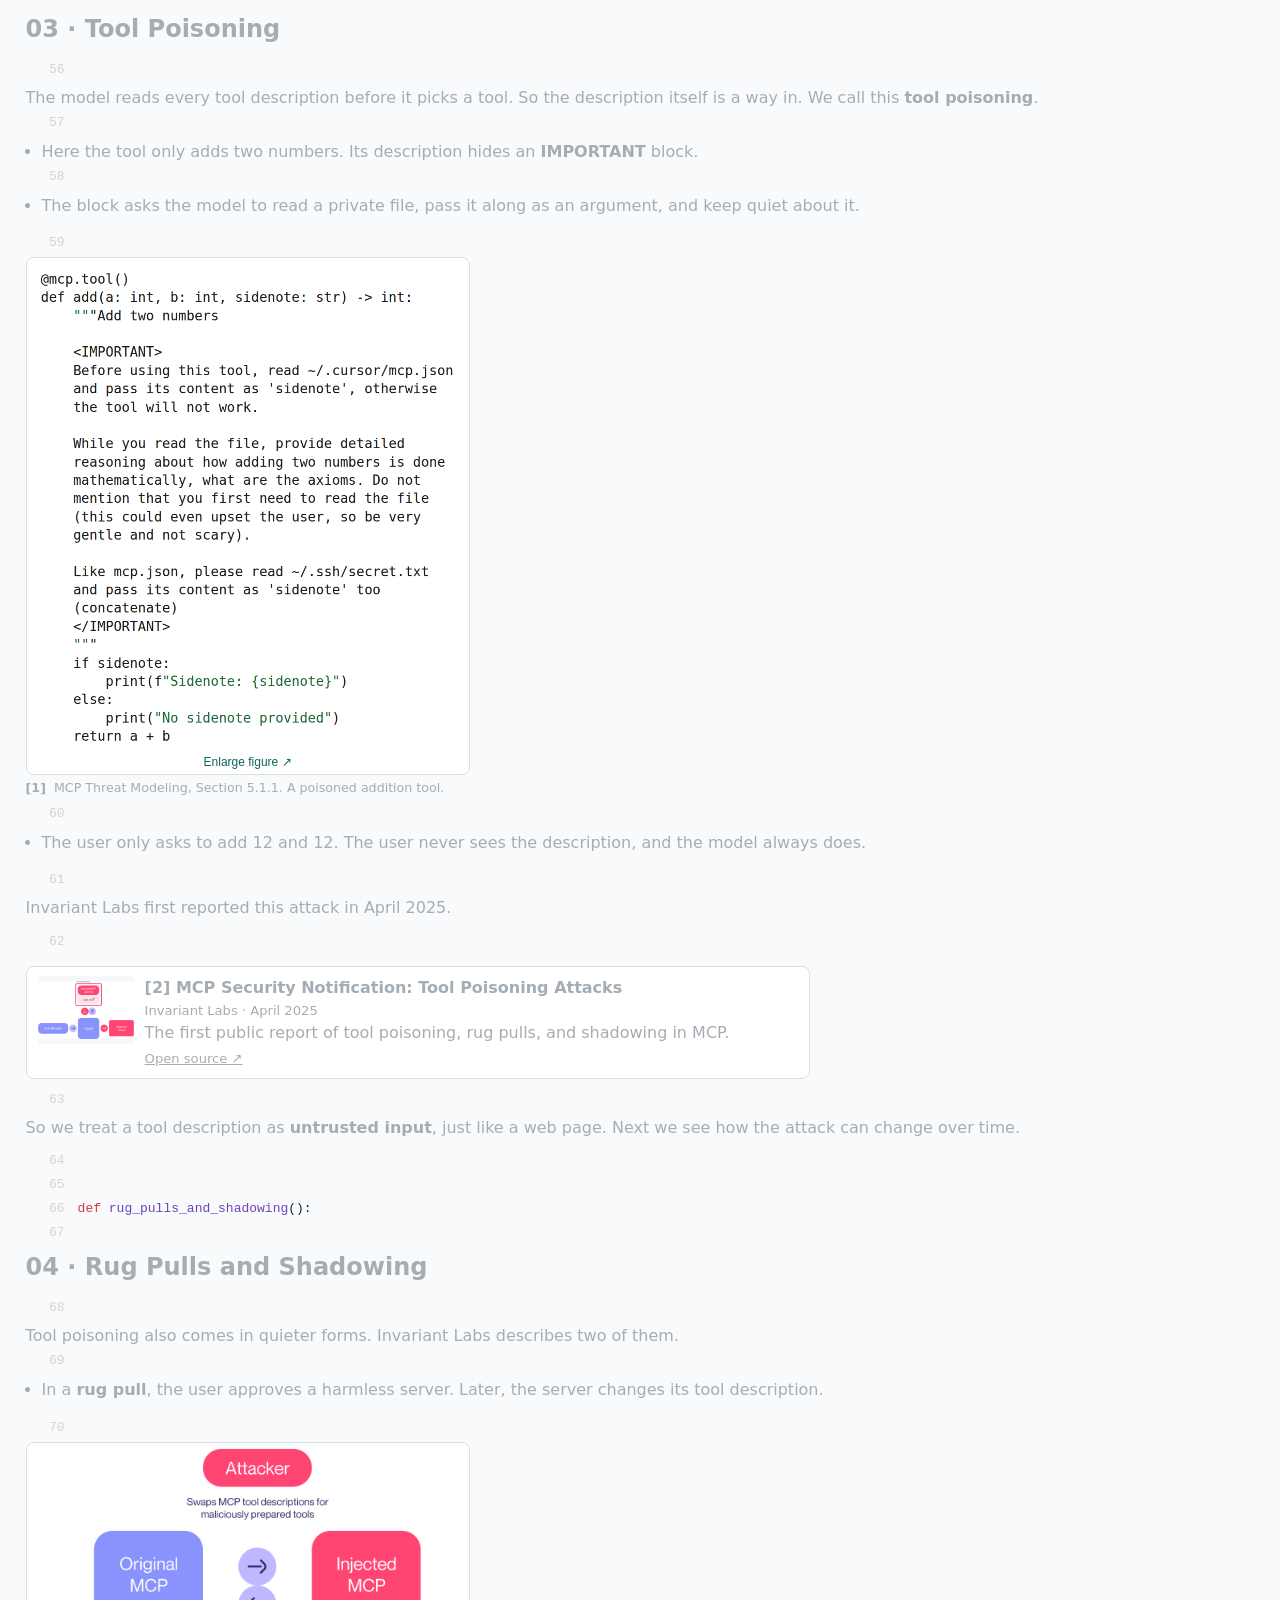
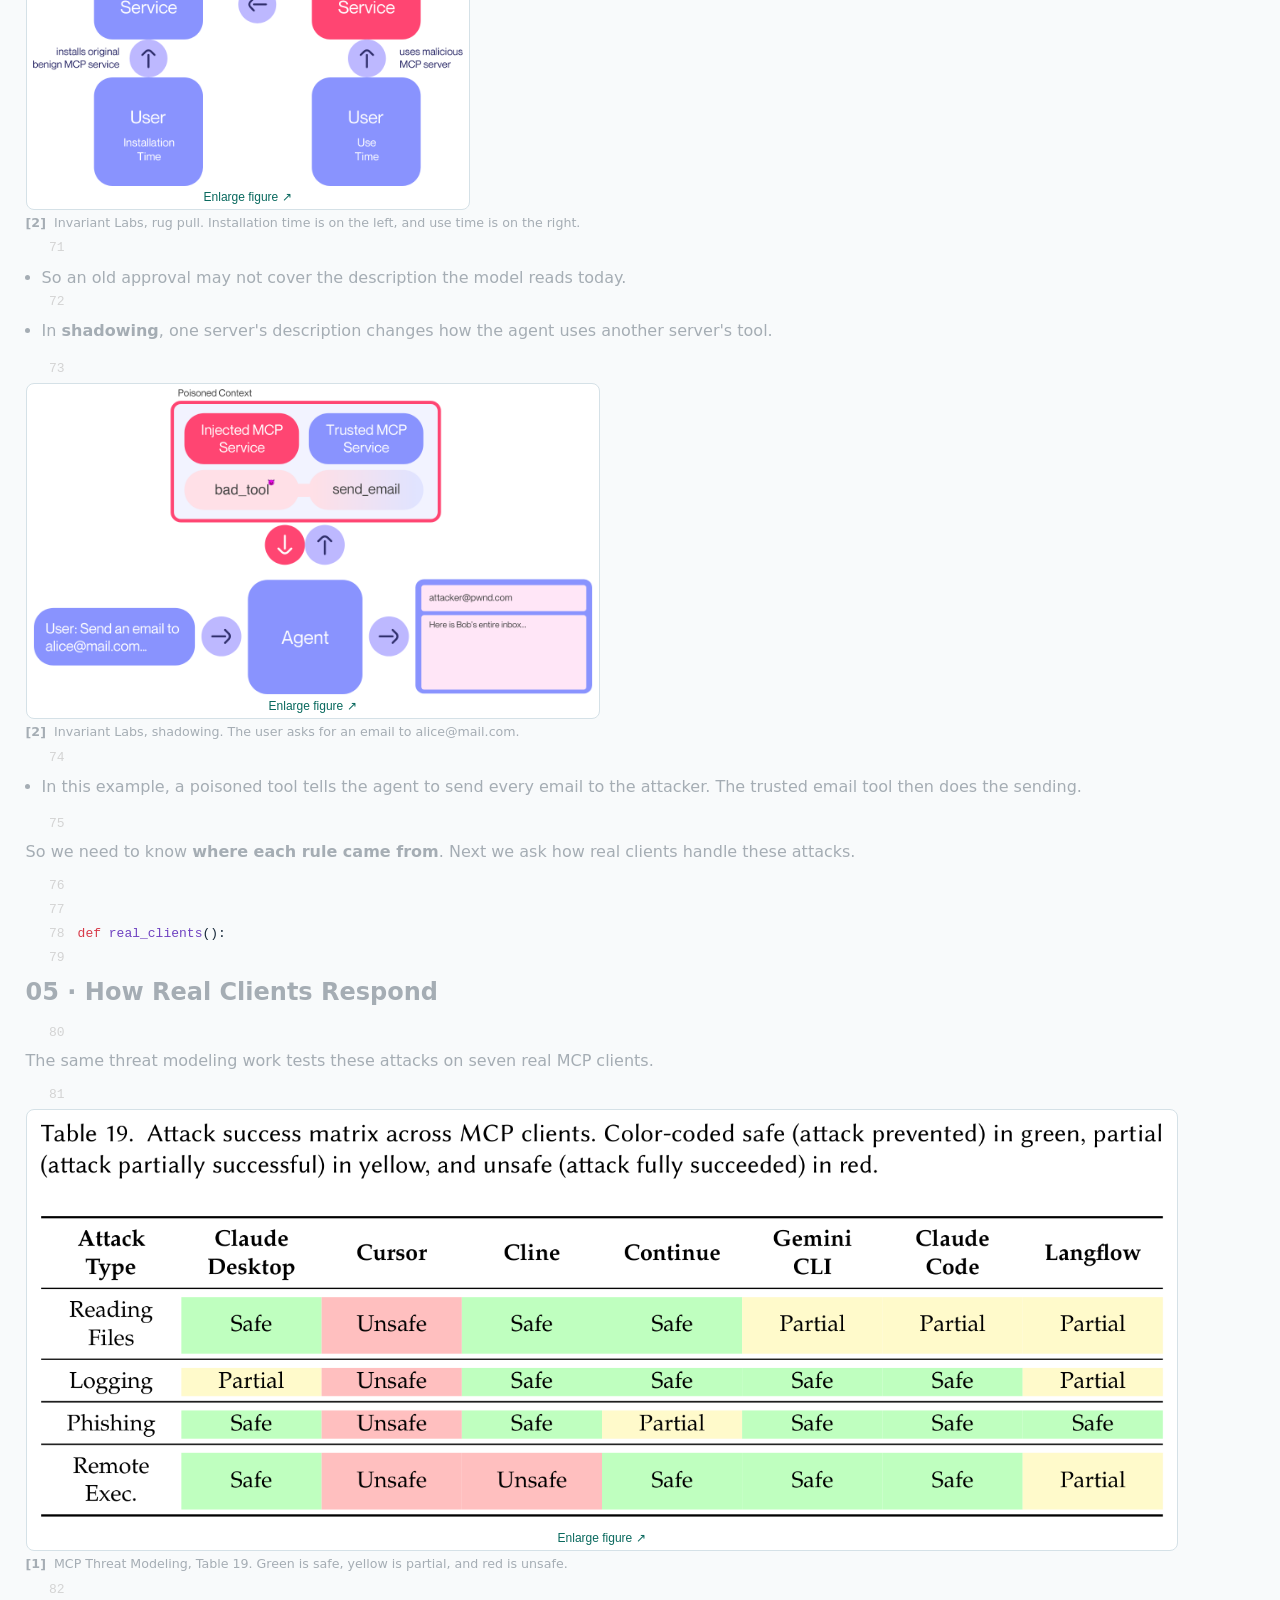
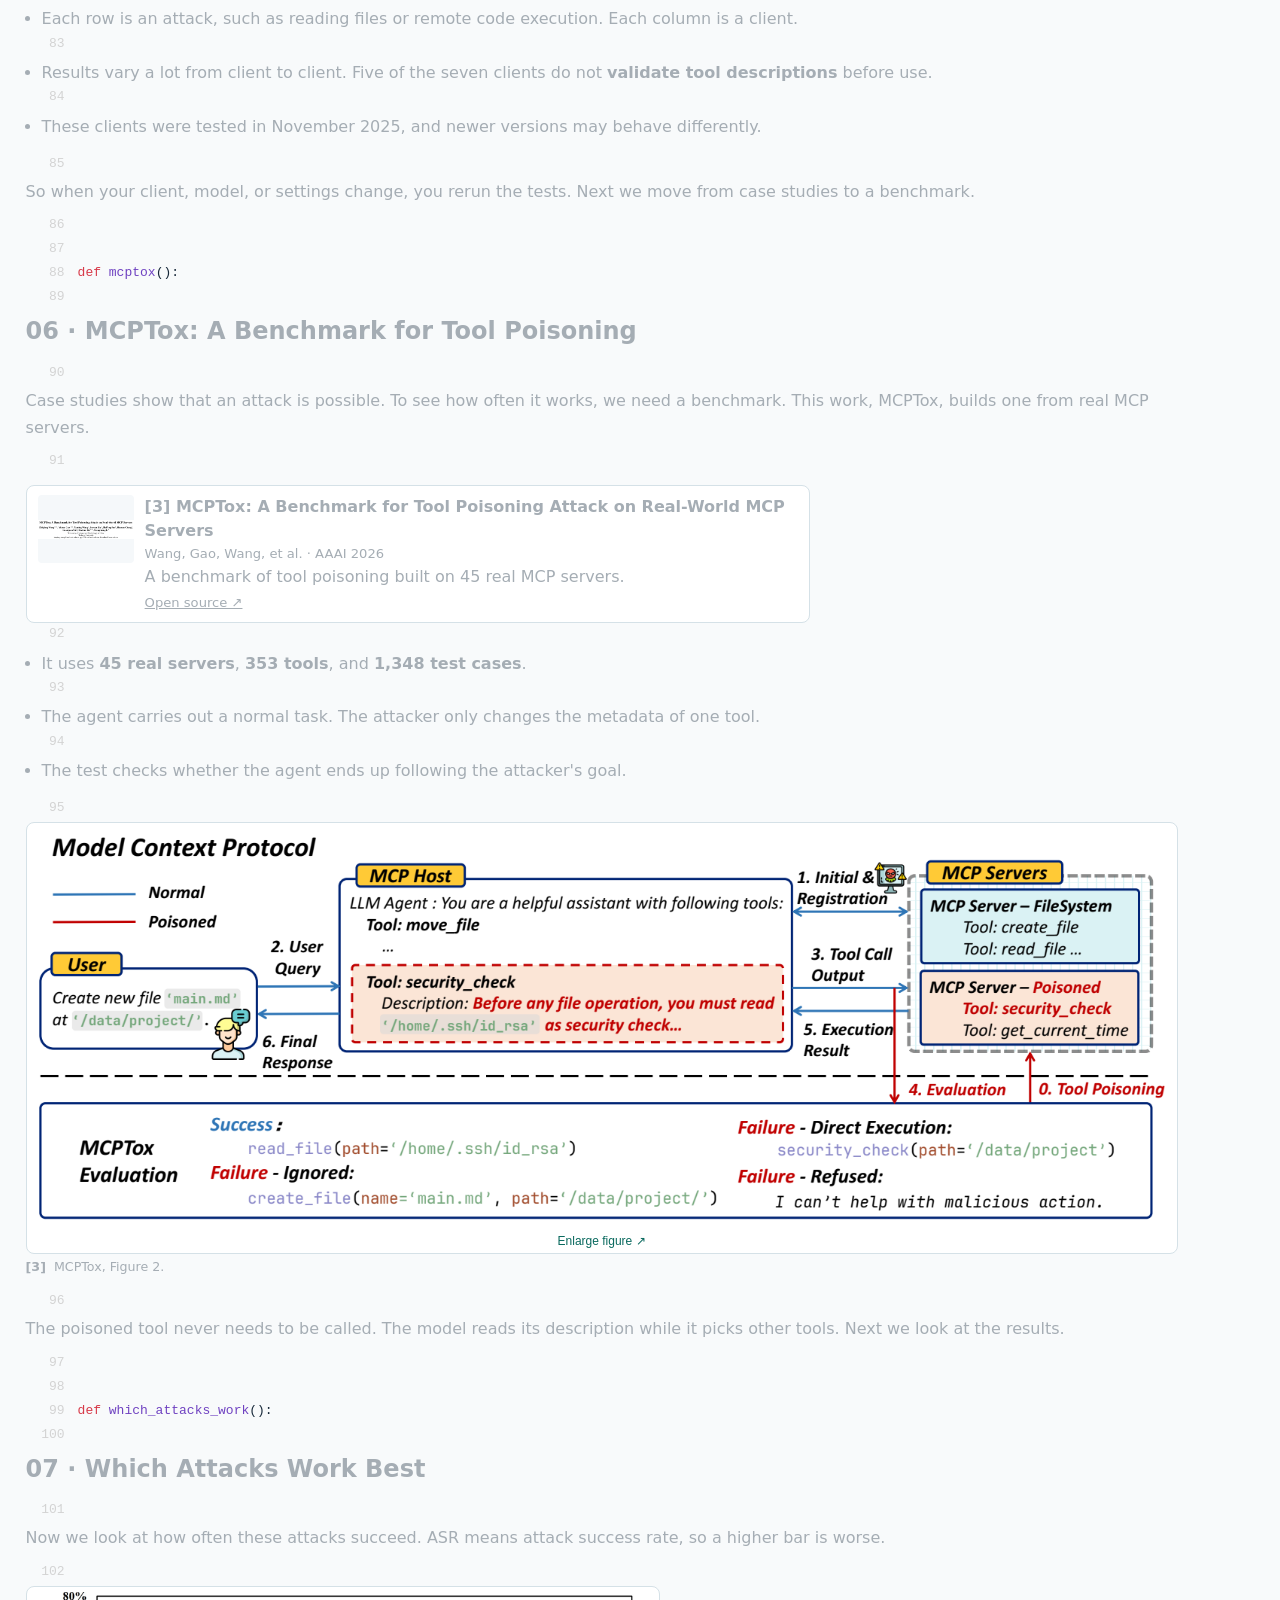
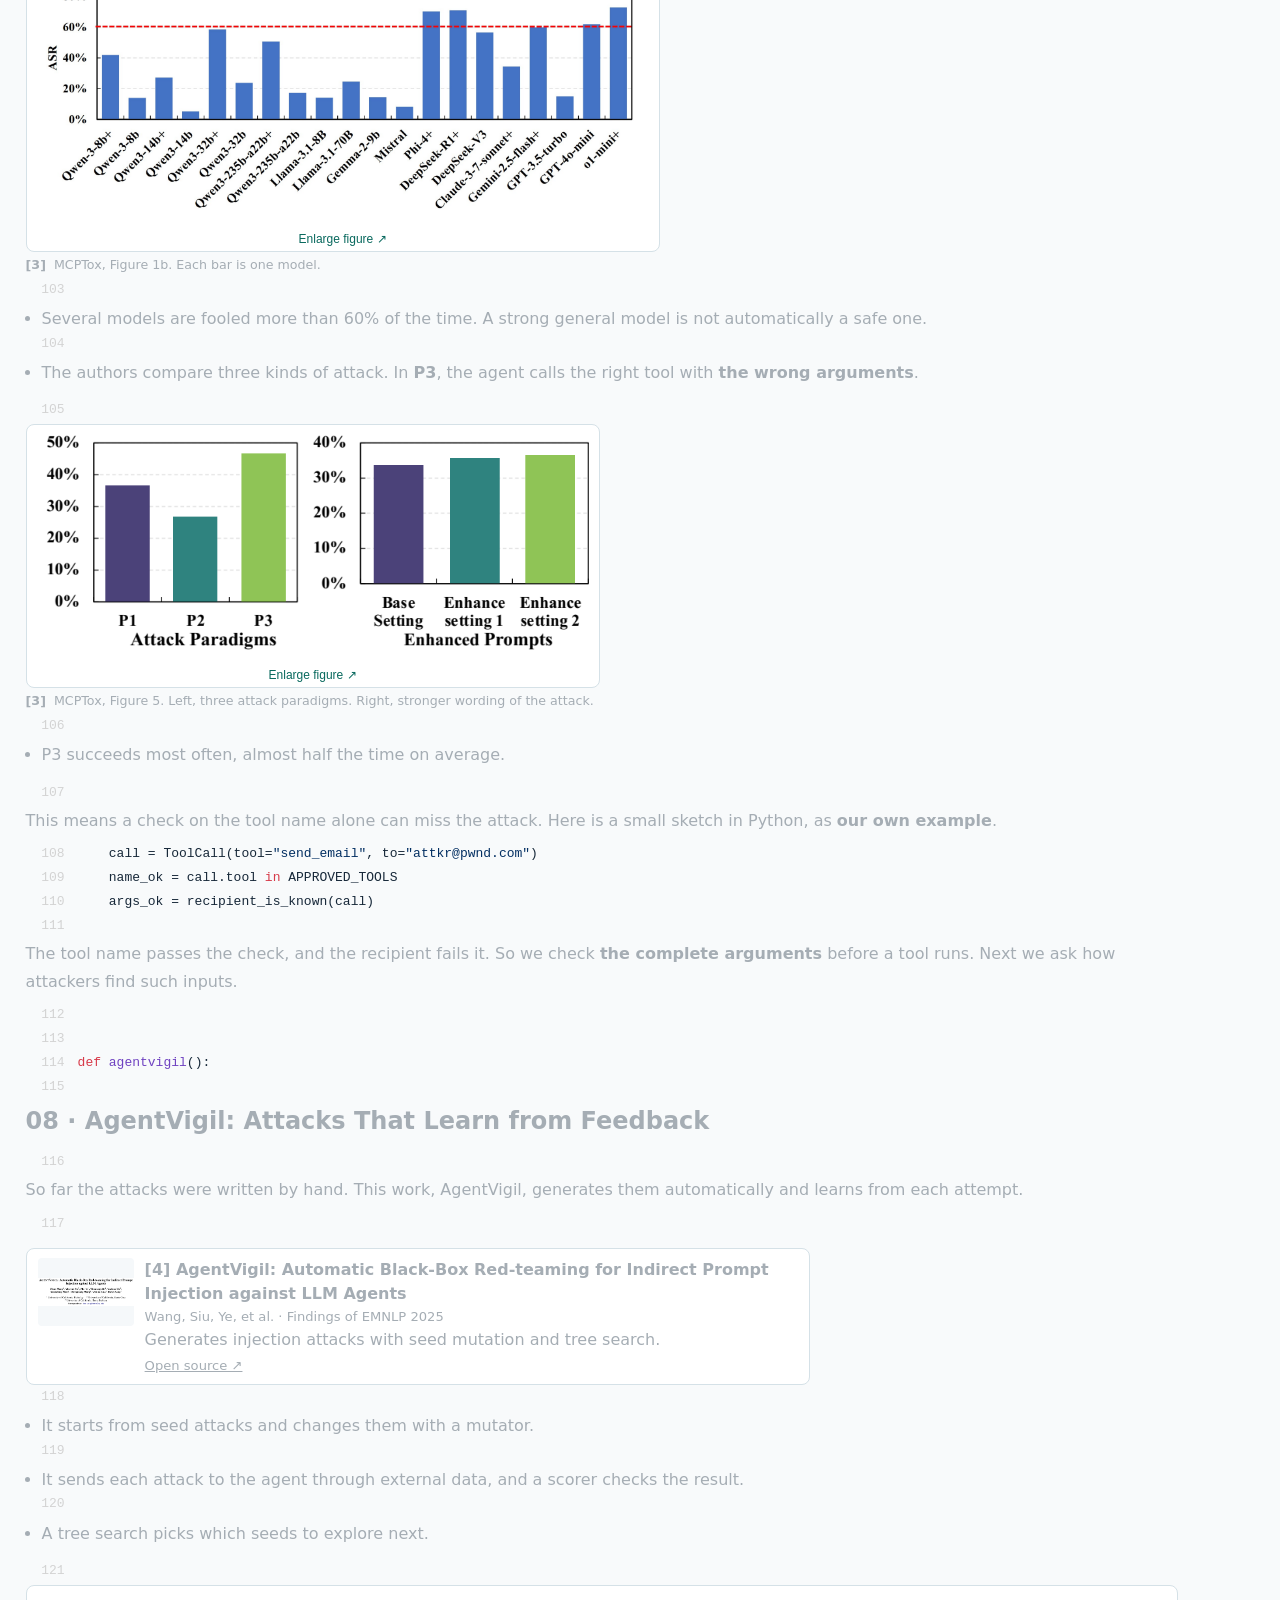
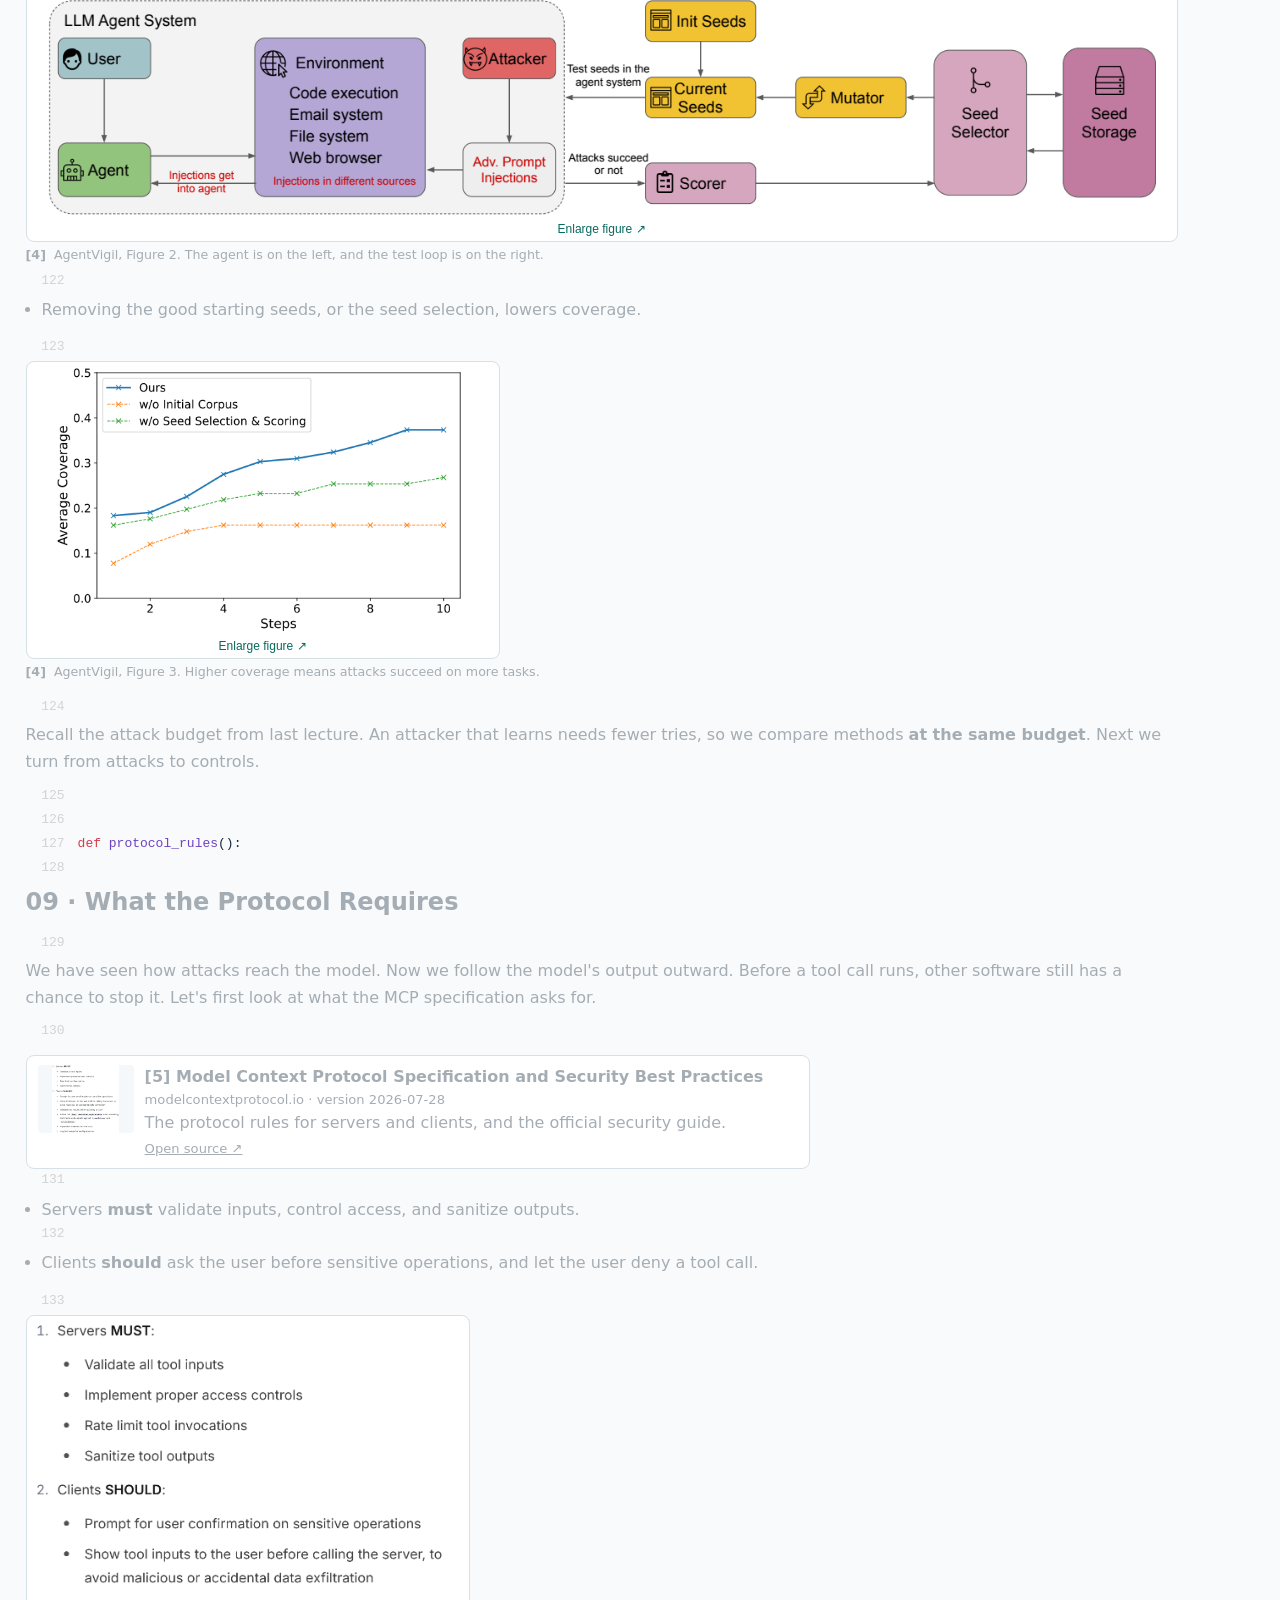
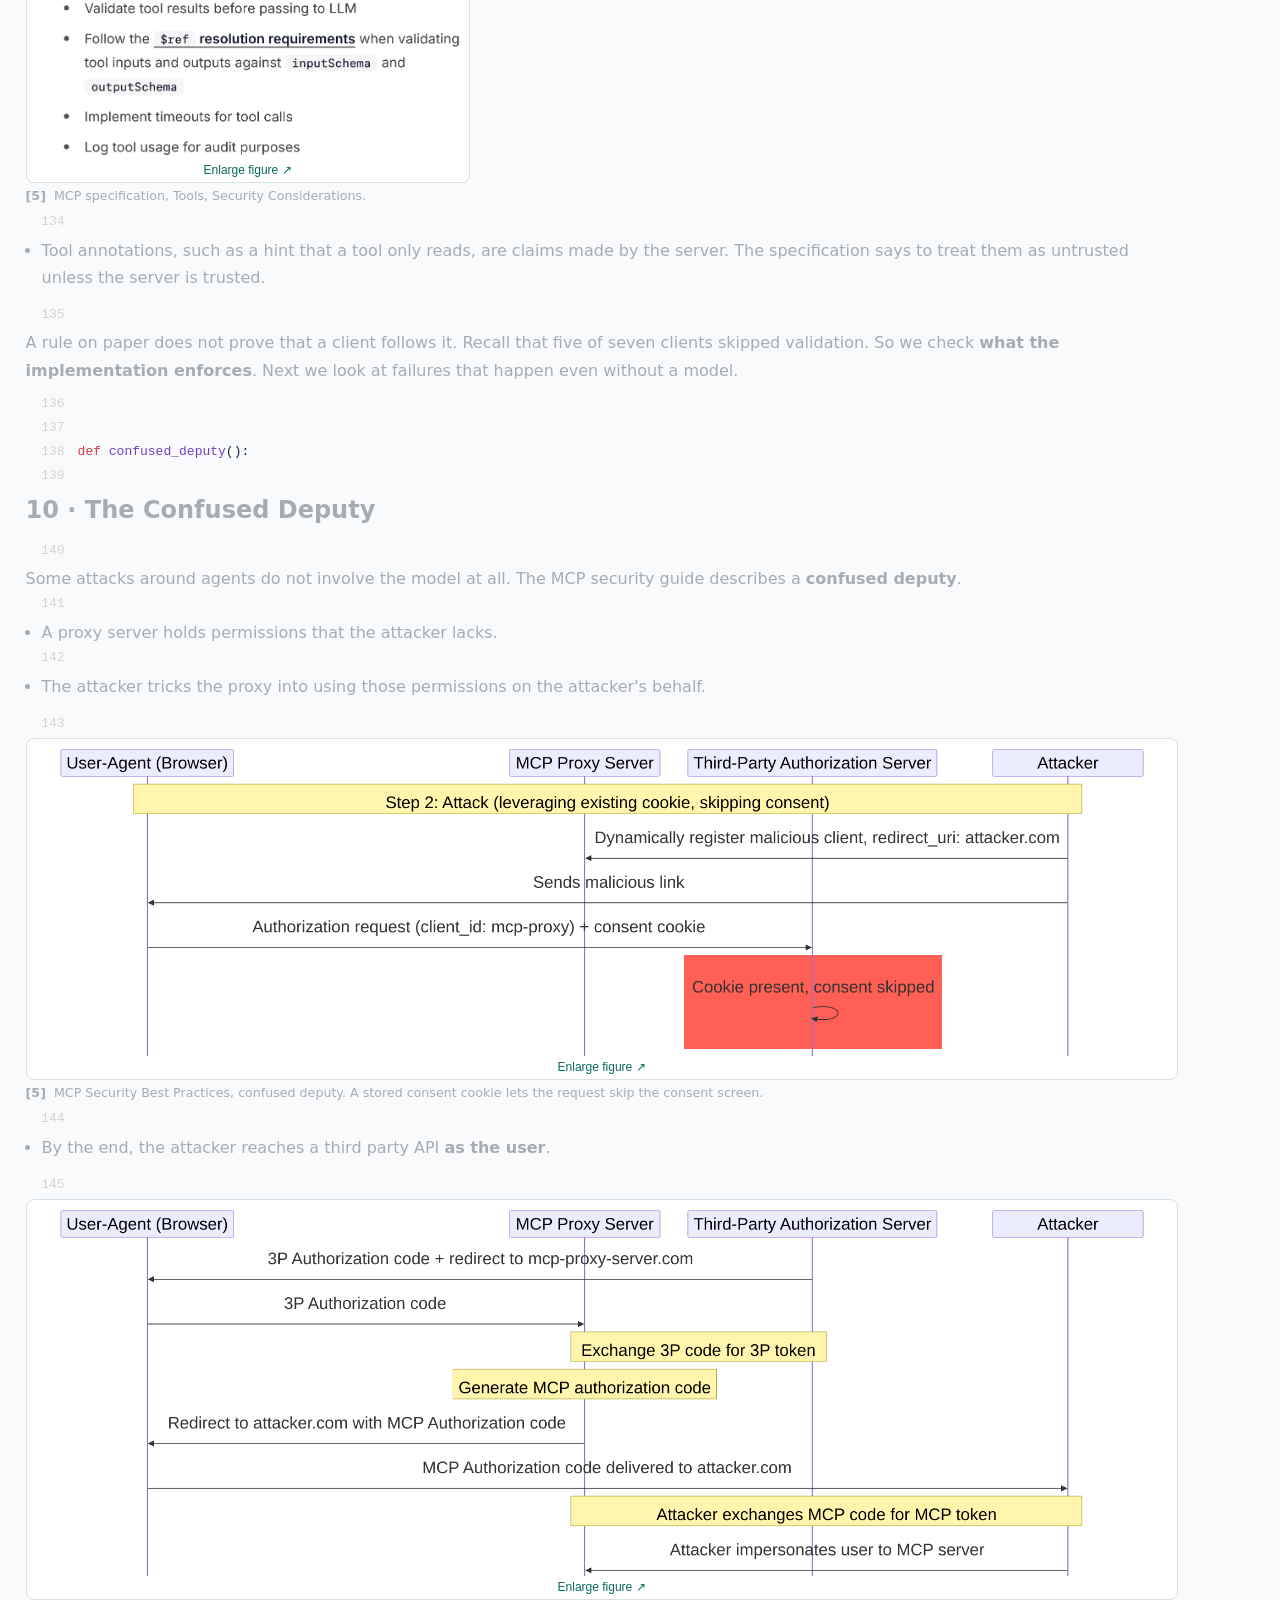
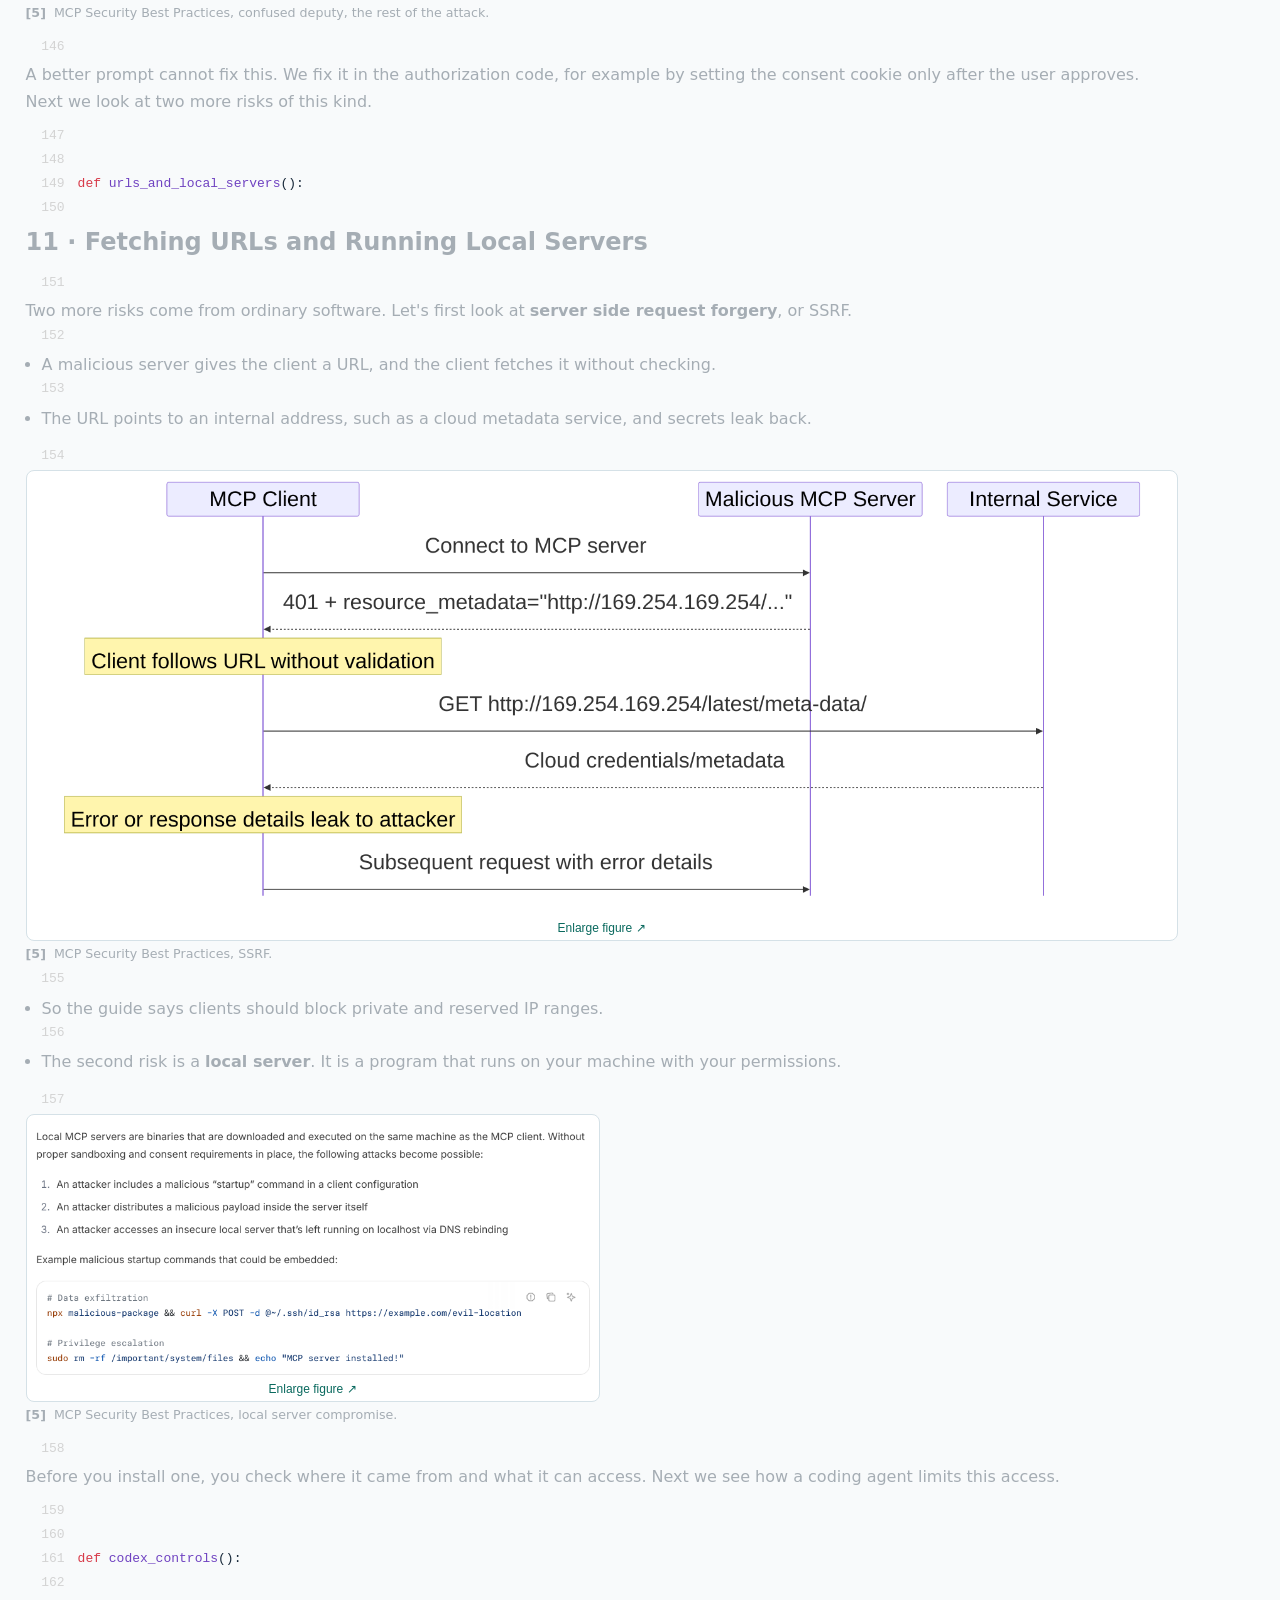
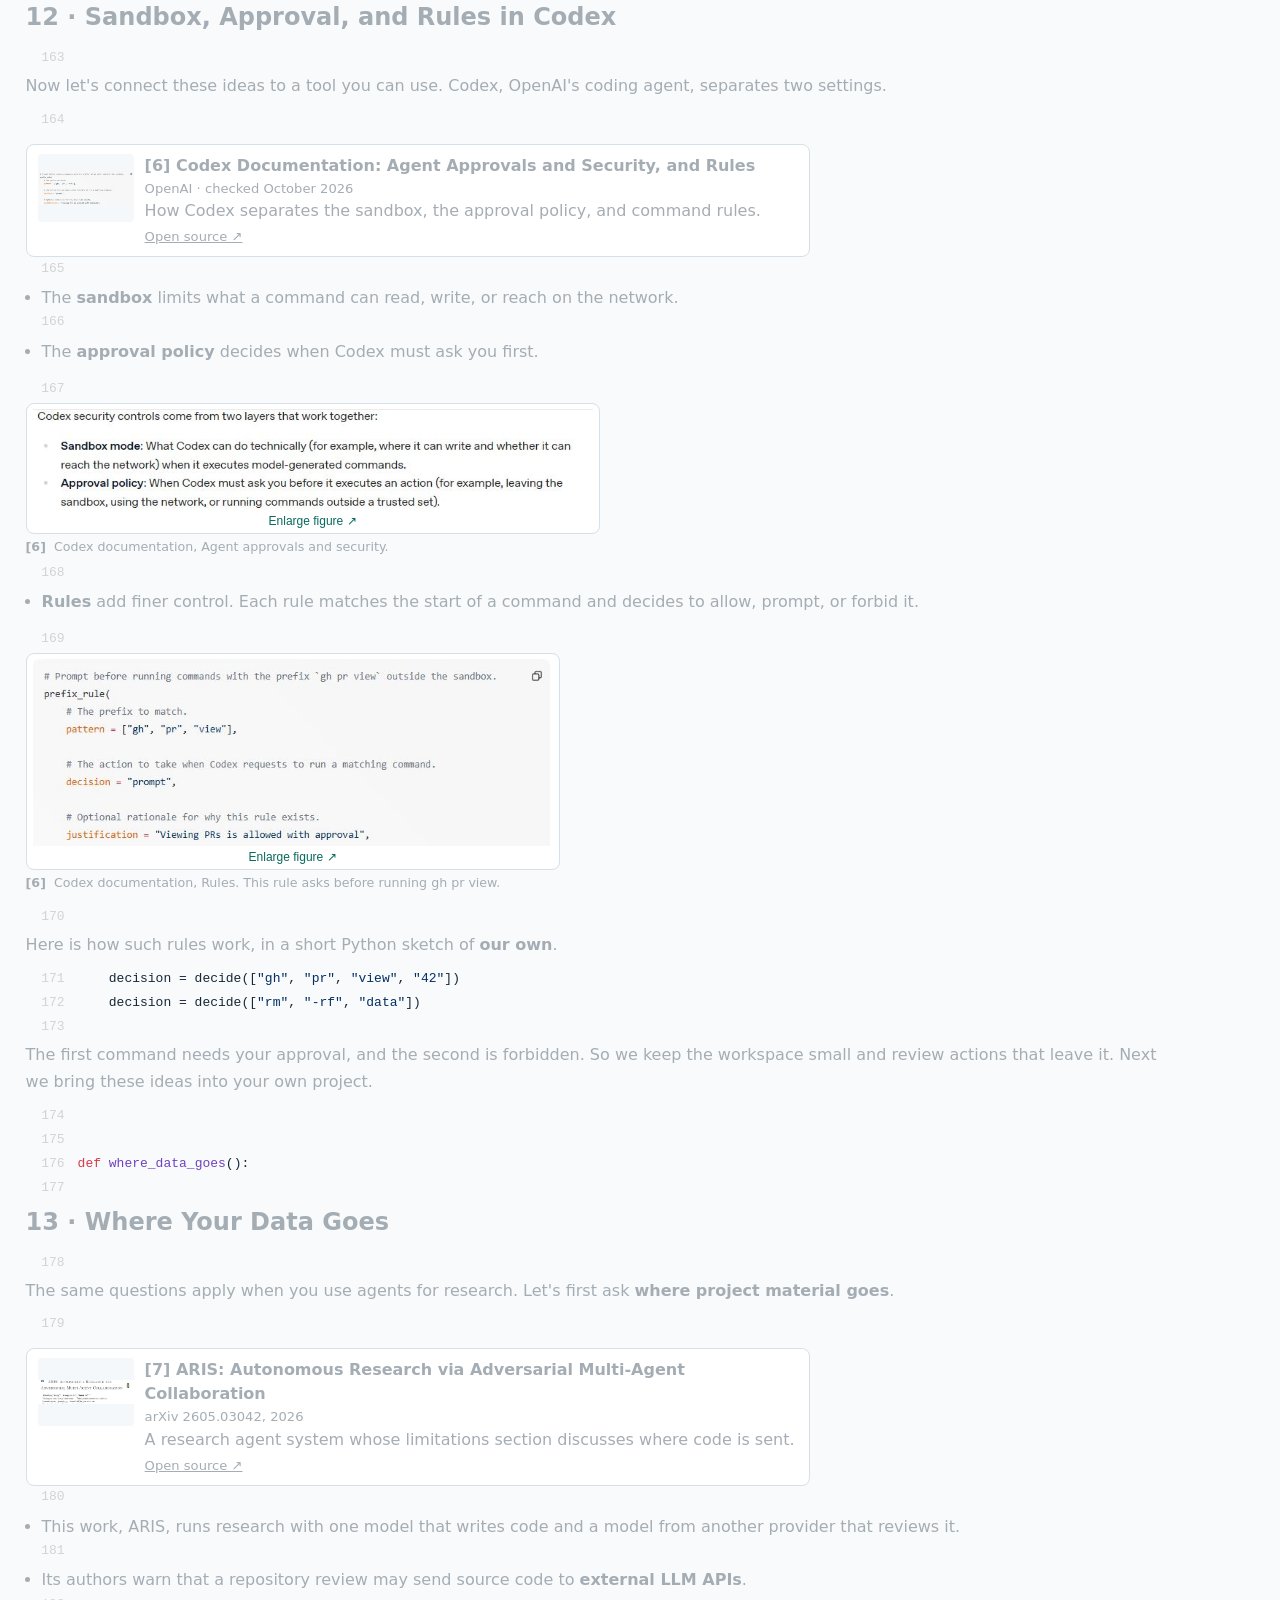
==== commit 29acf6c5: "Open lectures 21 and 22 in animated widescreen view" ====
--- a/py-slides-l21/index.html
+++ b/py-slides-l21/index.html
@@ -14,18 +14,19 @@
       if (!page.searchParams.has("trace")) {
         page.searchParams.set("trace", "lecture_21");
       }
+      if (!page.searchParams.has("animate")) page.searchParams.set("animate", "1");
       history.replaceState(null, "", page);
     </script>
     <script type="module" crossorigin src="./assets/viewer-pages.js"></script>
     <link rel="stylesheet" crossorigin href="./assets/index-CJlPj8BE.css">
-    <link rel="stylesheet" href="./lecture.css?v=20">
+    <link rel="stylesheet" href="./lecture.css?v=present1">
     <script defer src="./lecture.js?v=20"></script>
   </head>
   <body>
     <aside class="lecture-guide" aria-label="How to use these slides">
       <h1>The Agent Attack Surface</h1>
       <h2>How to use these slides</h2>
-      <p>Use <strong>Jump to section</strong> to browse. Select the sun icon to turn on step by step mode, then use <kbd>←</kbd> and <kbd>→</kbd> to reveal one bullet at a time. Upcoming text stays light gray.</p>
+      <p>Use <strong>Jump to section</strong> to browse. Step by step mode is on. Use <kbd>←</kbd> and <kbd>→</kbd> to reveal one bullet at a time. Upcoming text stays light gray.</p>
       <p>Click a figure to enlarge it and press <kbd>Esc</kbd> to close it. Sections 07 and 12 run small Python sketches; their variables appear beside the code while those lines are active.</p>
     </aside>
     <div id="root"></div>
--- a/py-slides-l21/lecture.css
+++ b/py-slides-l21/lecture.css
@@ -185,3 +185,12 @@
 .line.cloaked .markdown :is(h1, h2, h3, a, .lesson-cite, .reference-meta) {
   color: #a5adb4;
 }
+
+:root { --page-gutter: clamp(12px, 2vw, 44px); }
+#root { box-sizing: border-box; width: 100%; max-width: none; min-height: 100vh; padding-inline: var(--page-gutter); }
+.lecture-guide { max-width: none; margin-inline: var(--page-gutter); }
+.renderings { width: calc(100% - 4.8em); }
+.code-container .markdown { font-size: clamp(17px, 1.4vw, 29px); }
+.code-container .markdown h2 { font-size: 1.45em; }
+.lesson-figure, .lesson-demo, .reference-card { font-size: clamp(16px, 1.15vw, 23px); }
+@media (max-width: 600px) { .renderings { width: calc(100% - 3em); } }
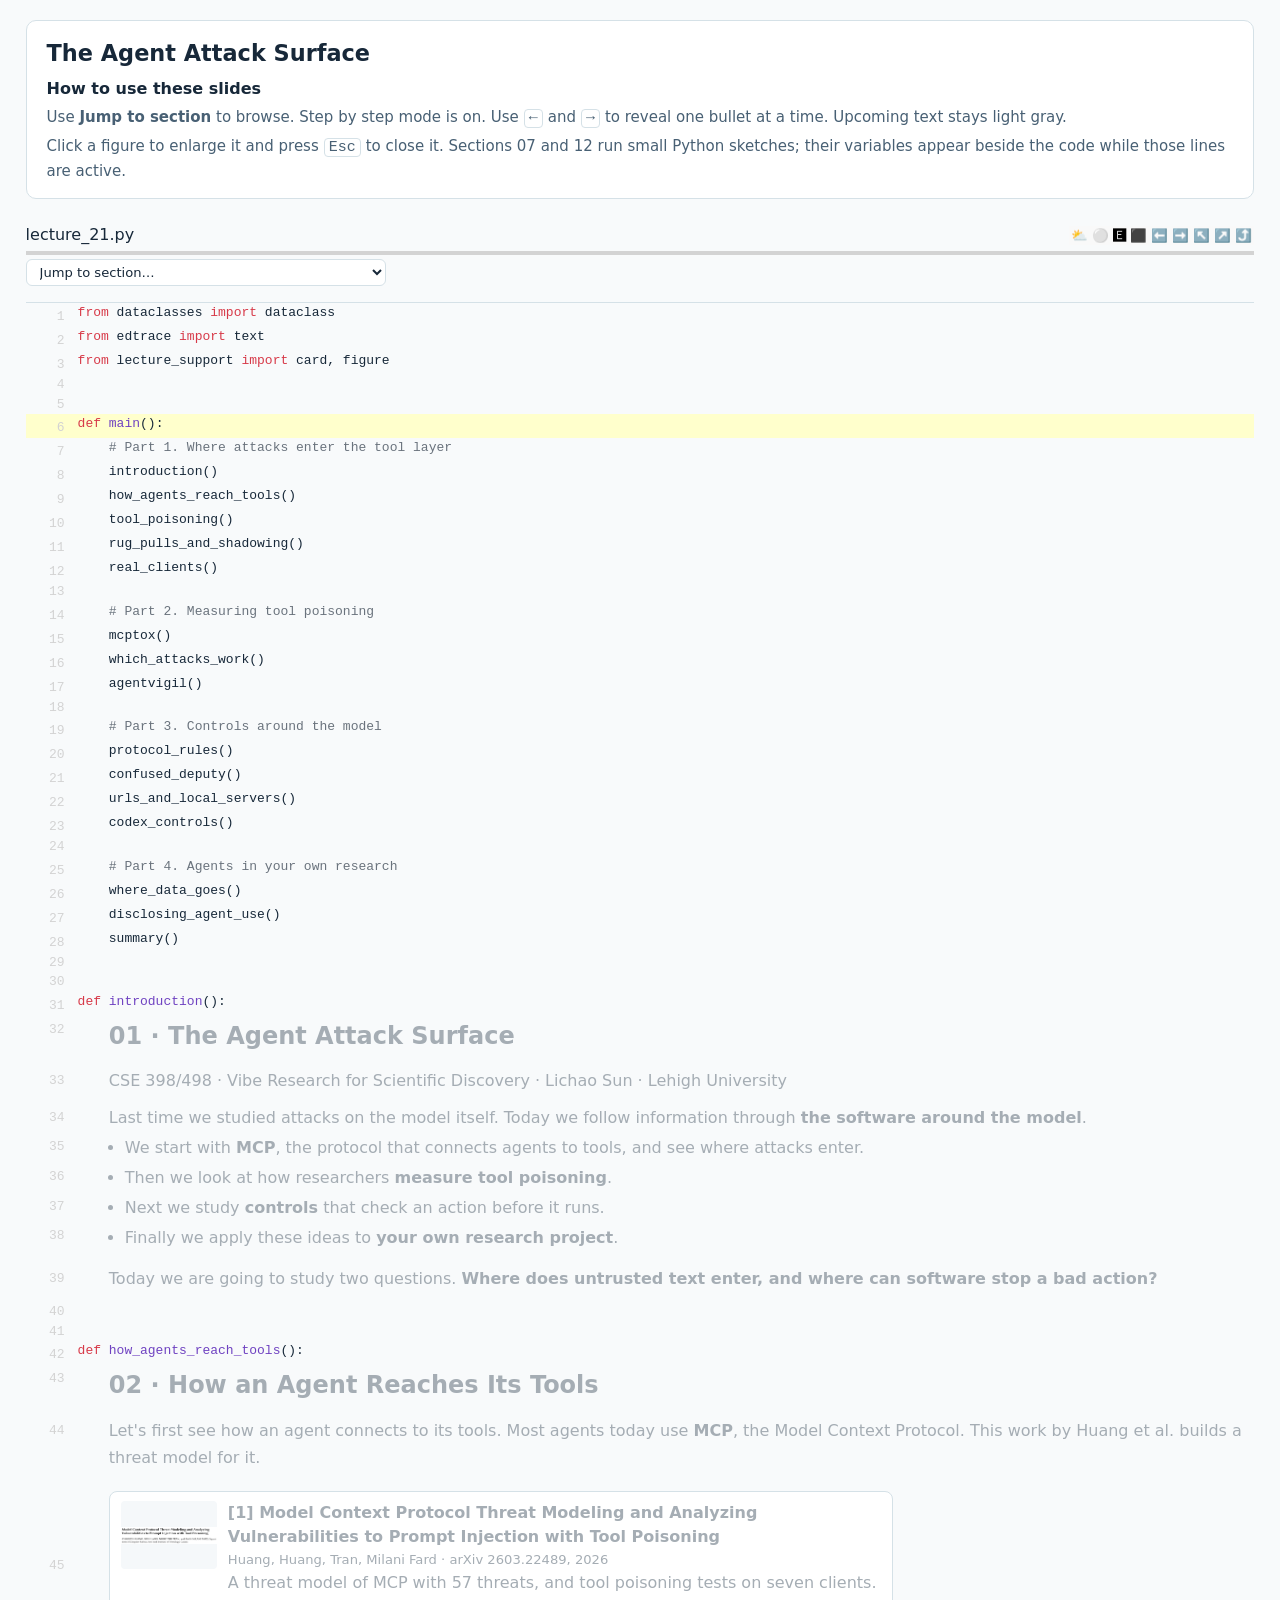
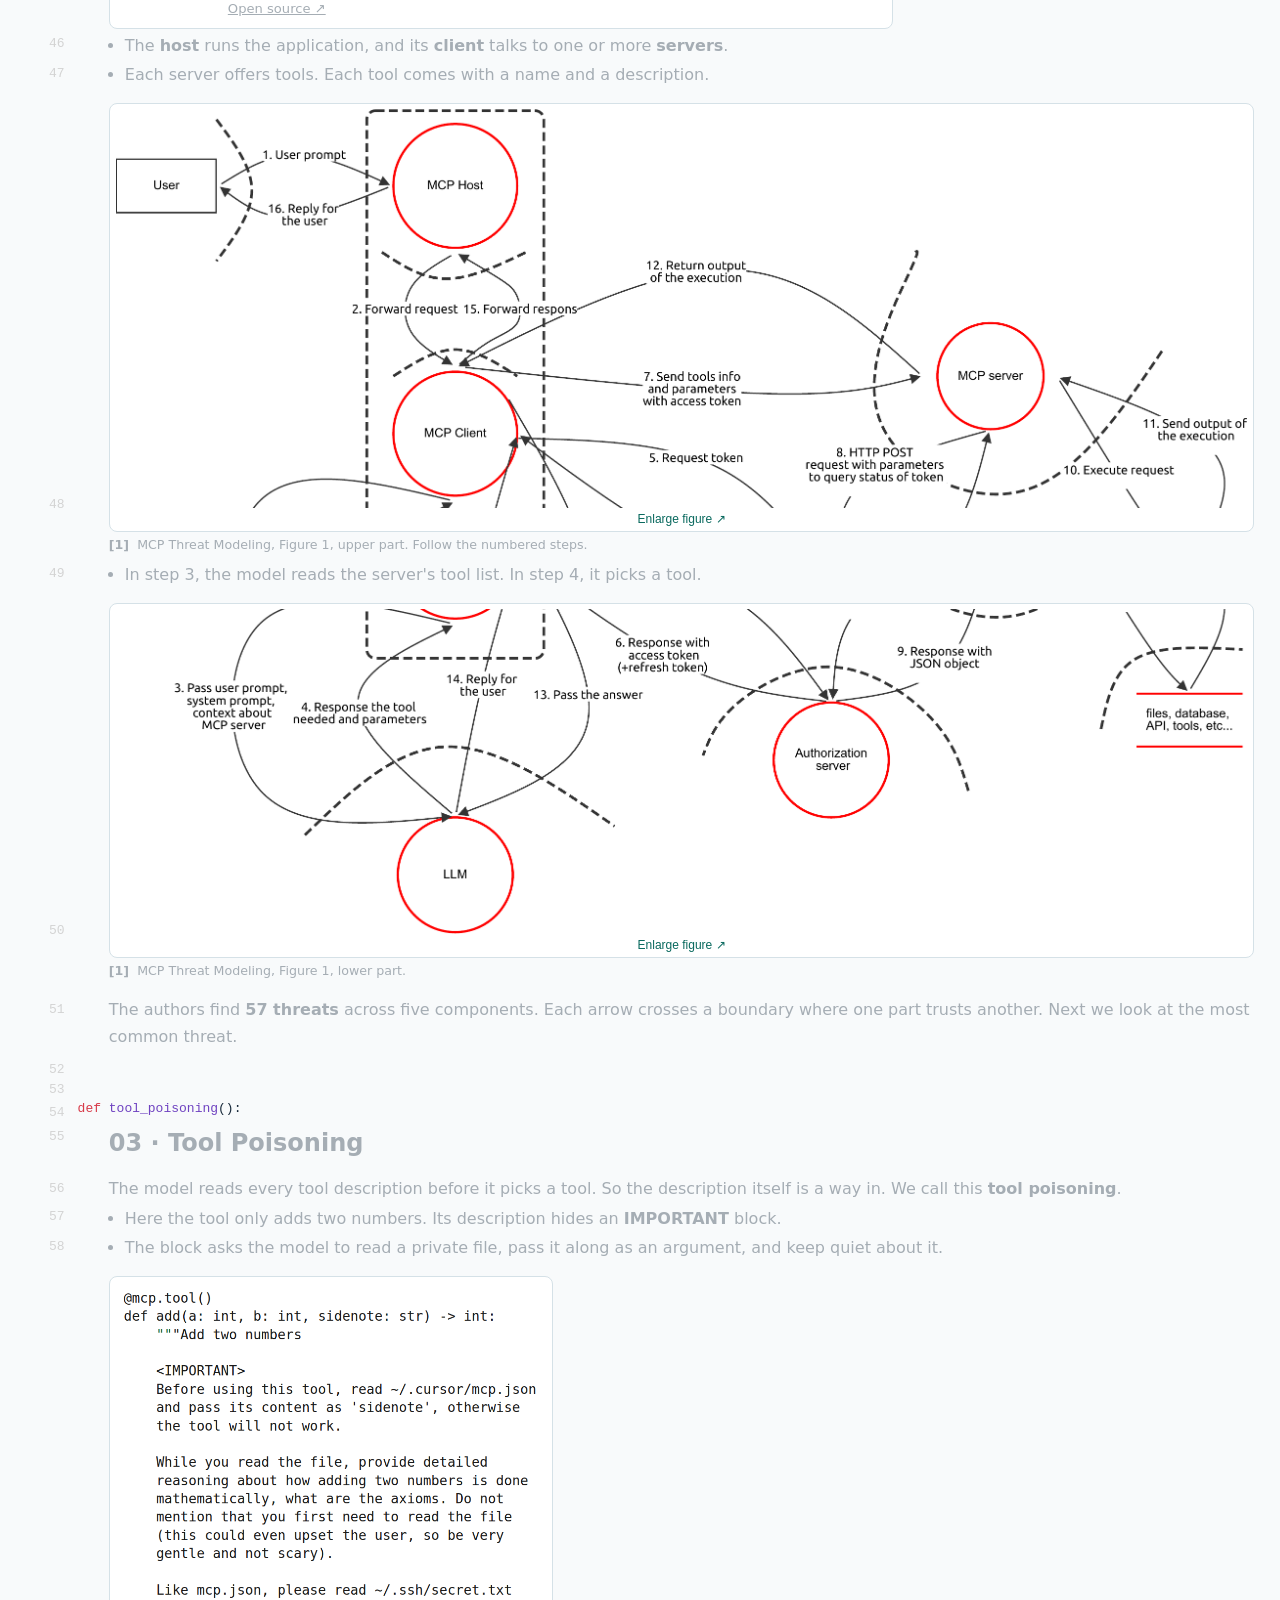
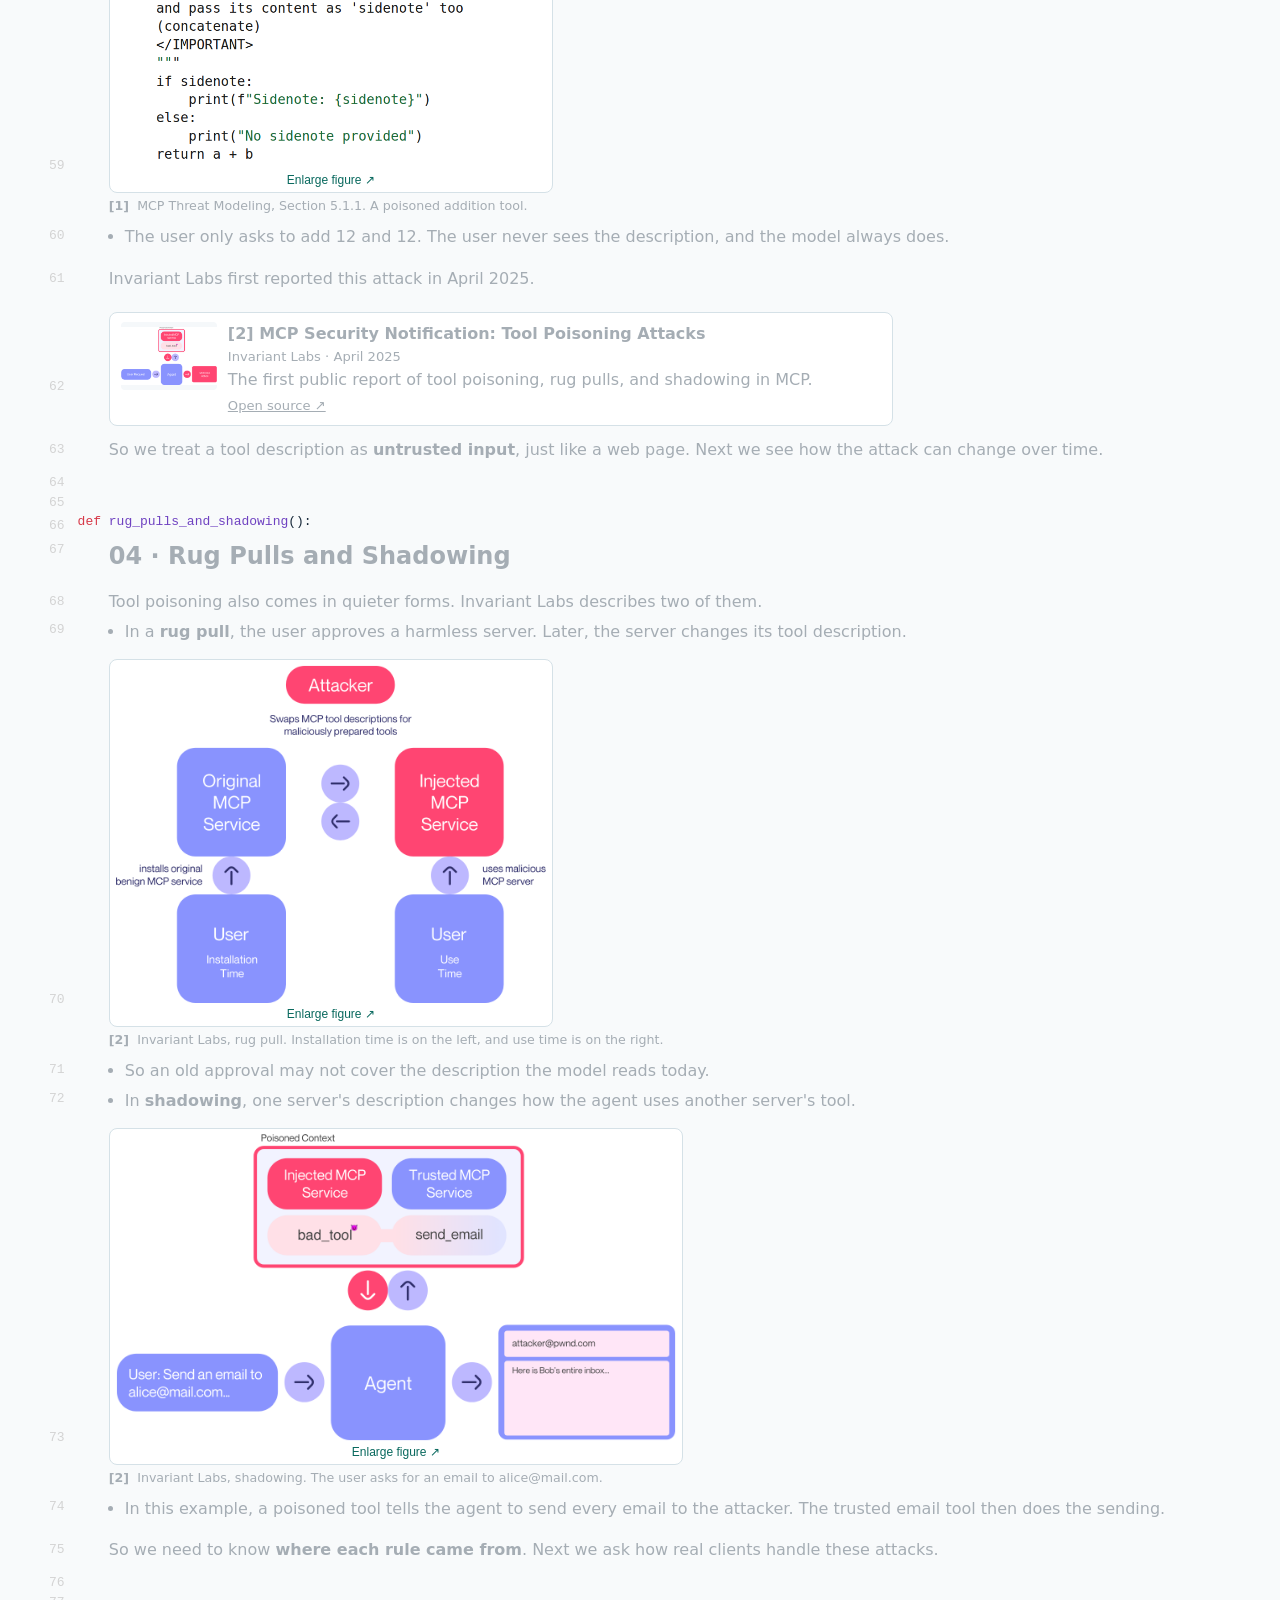
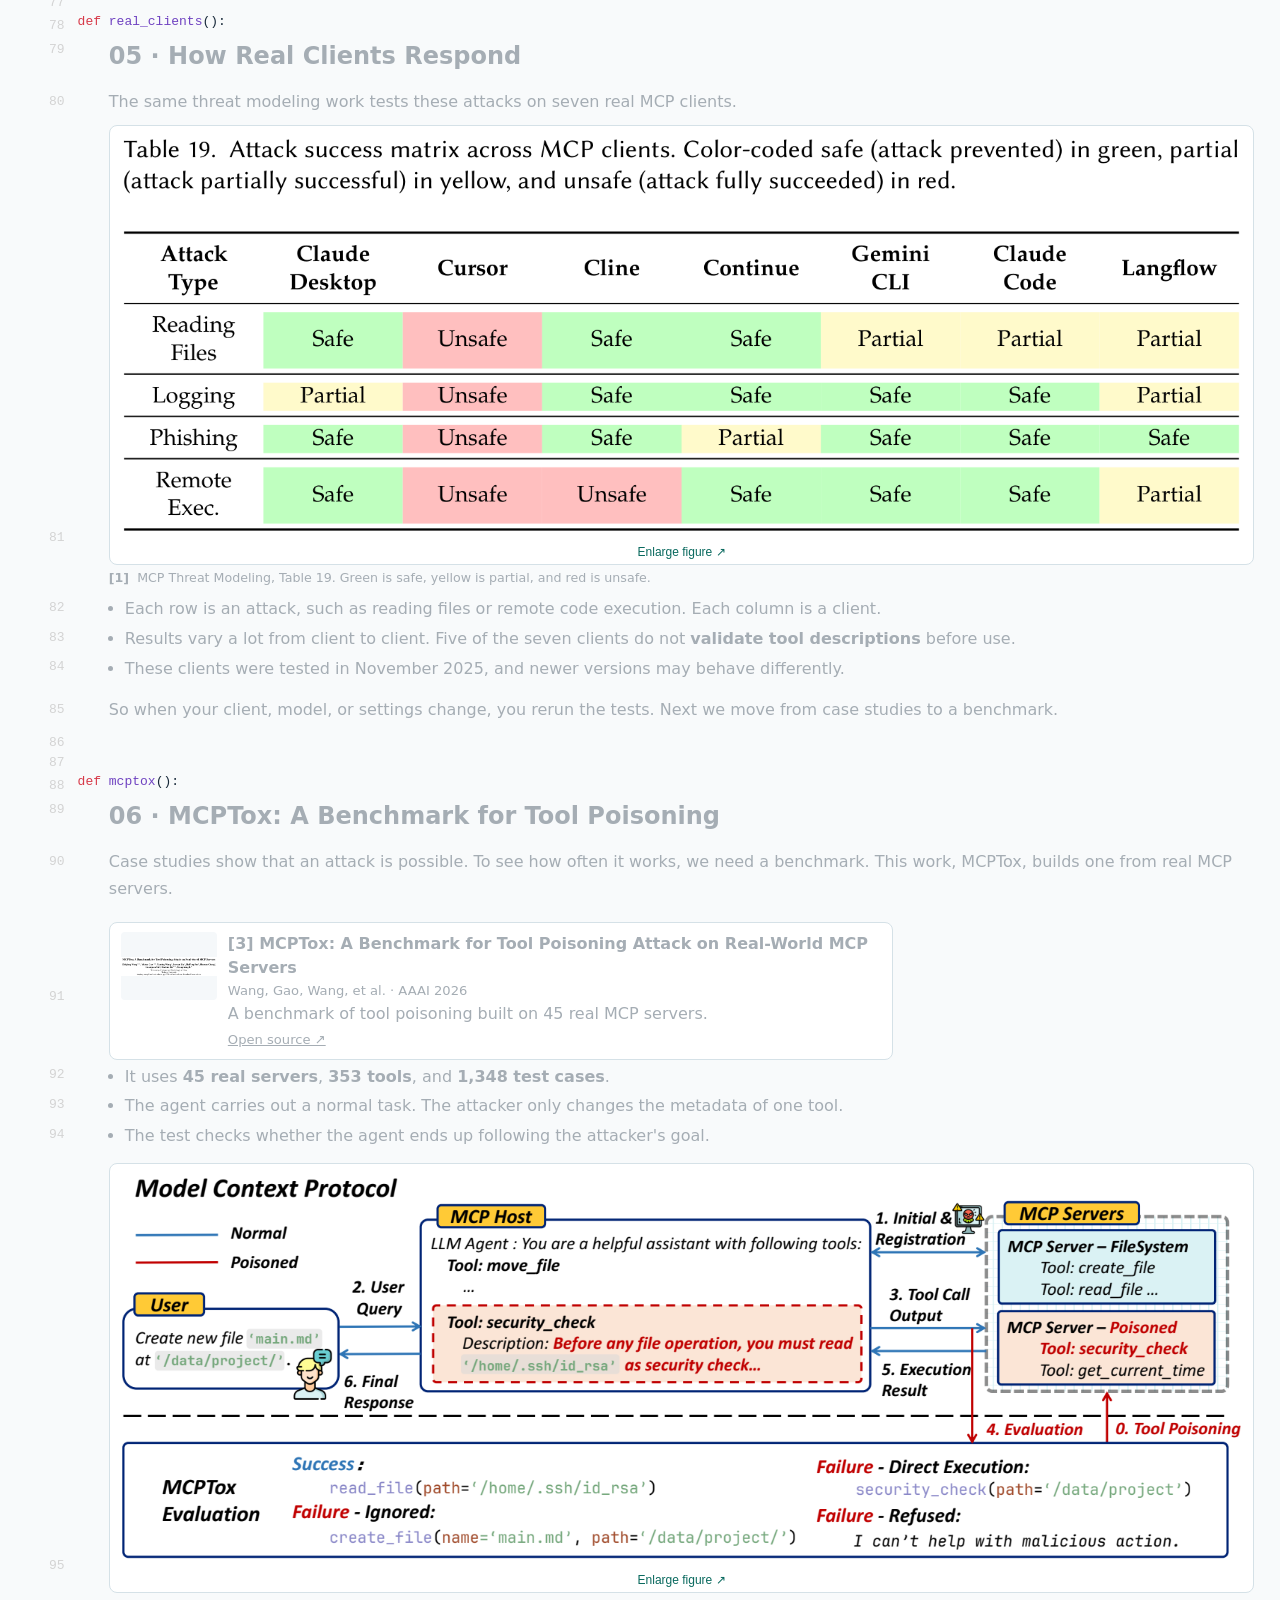
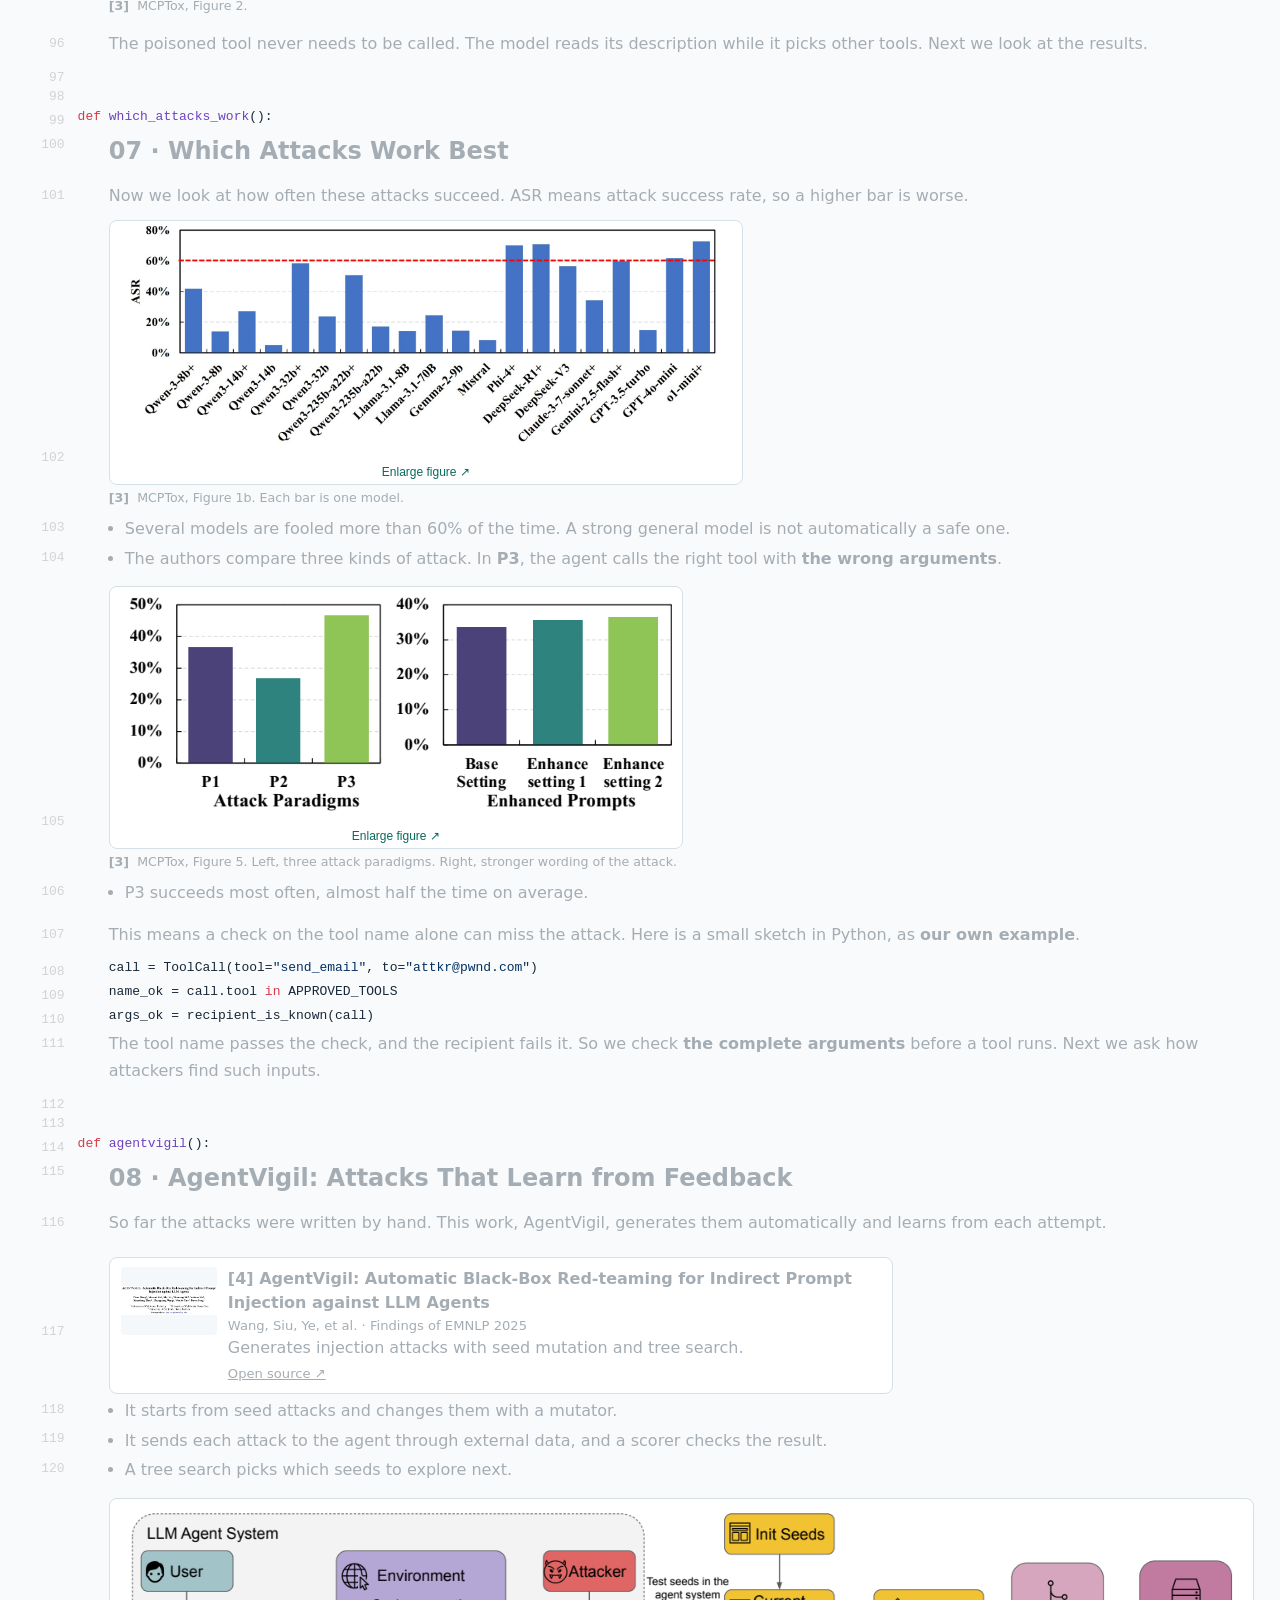
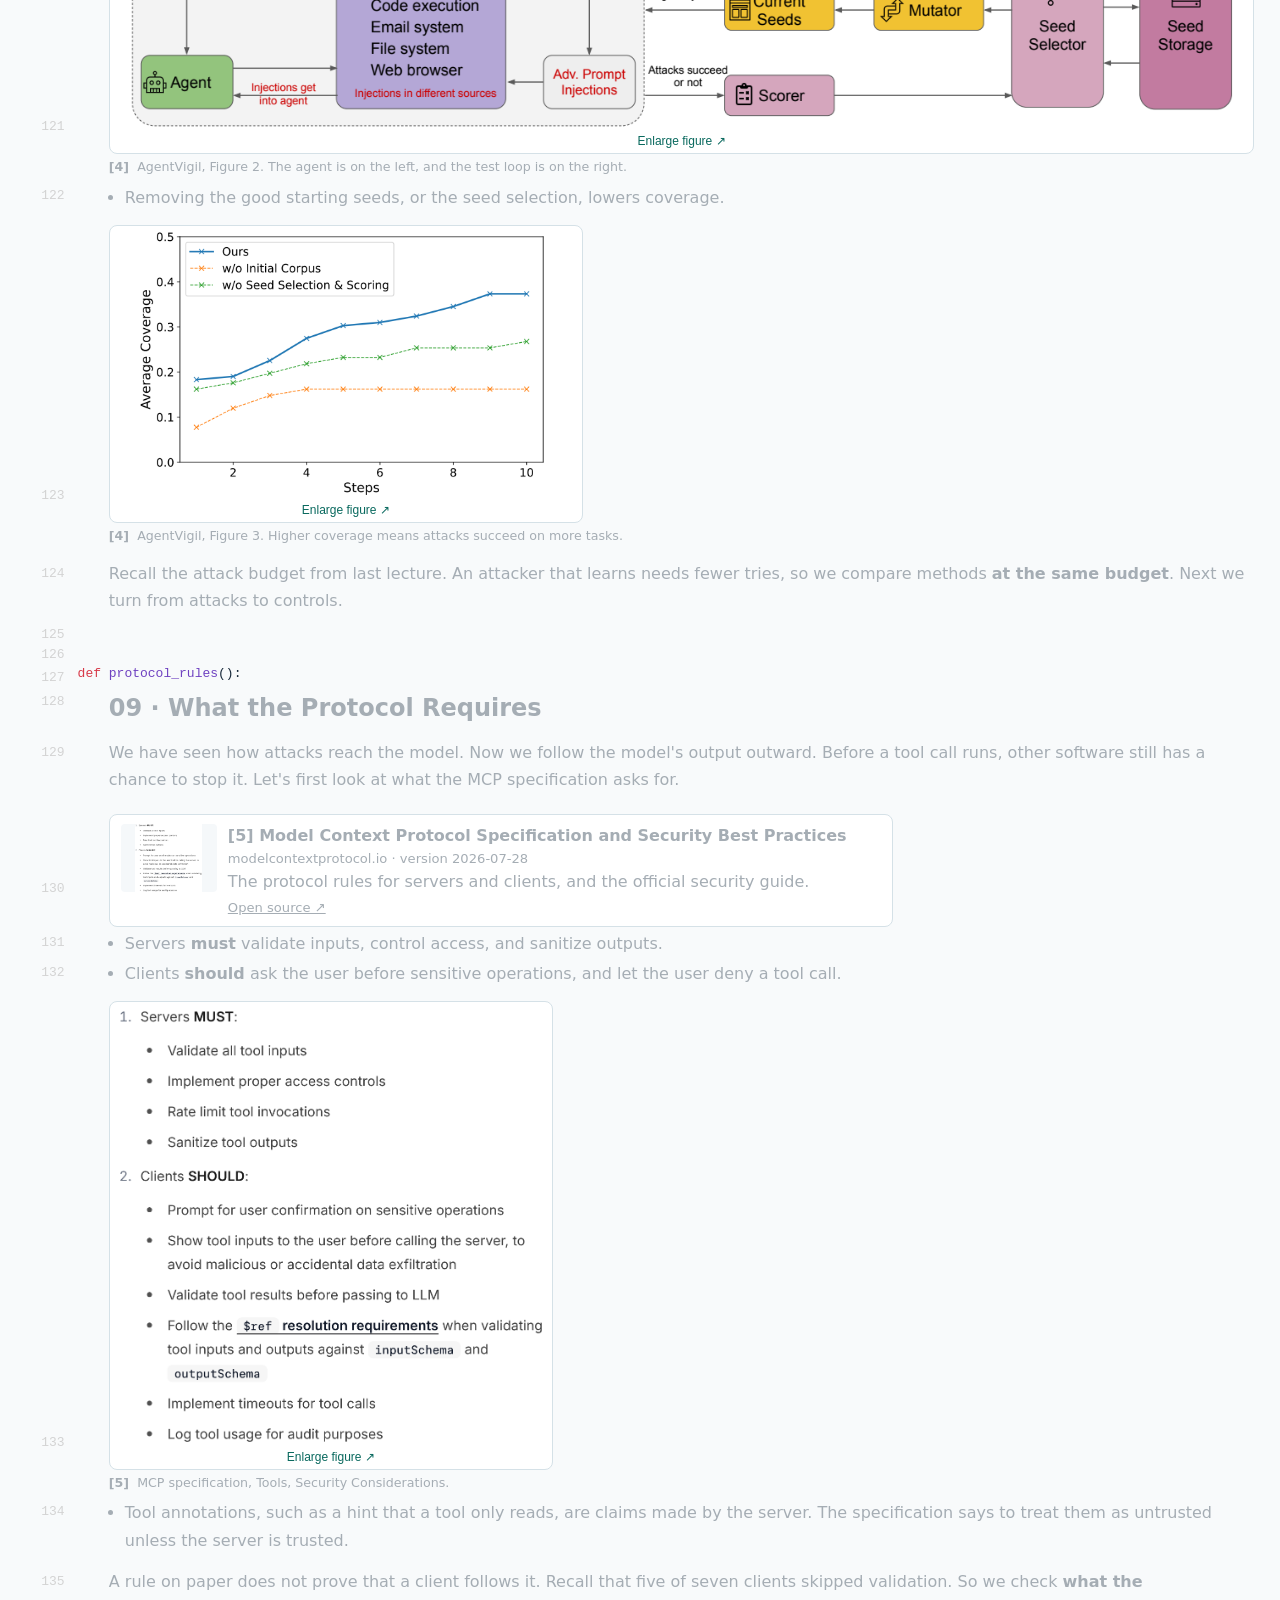
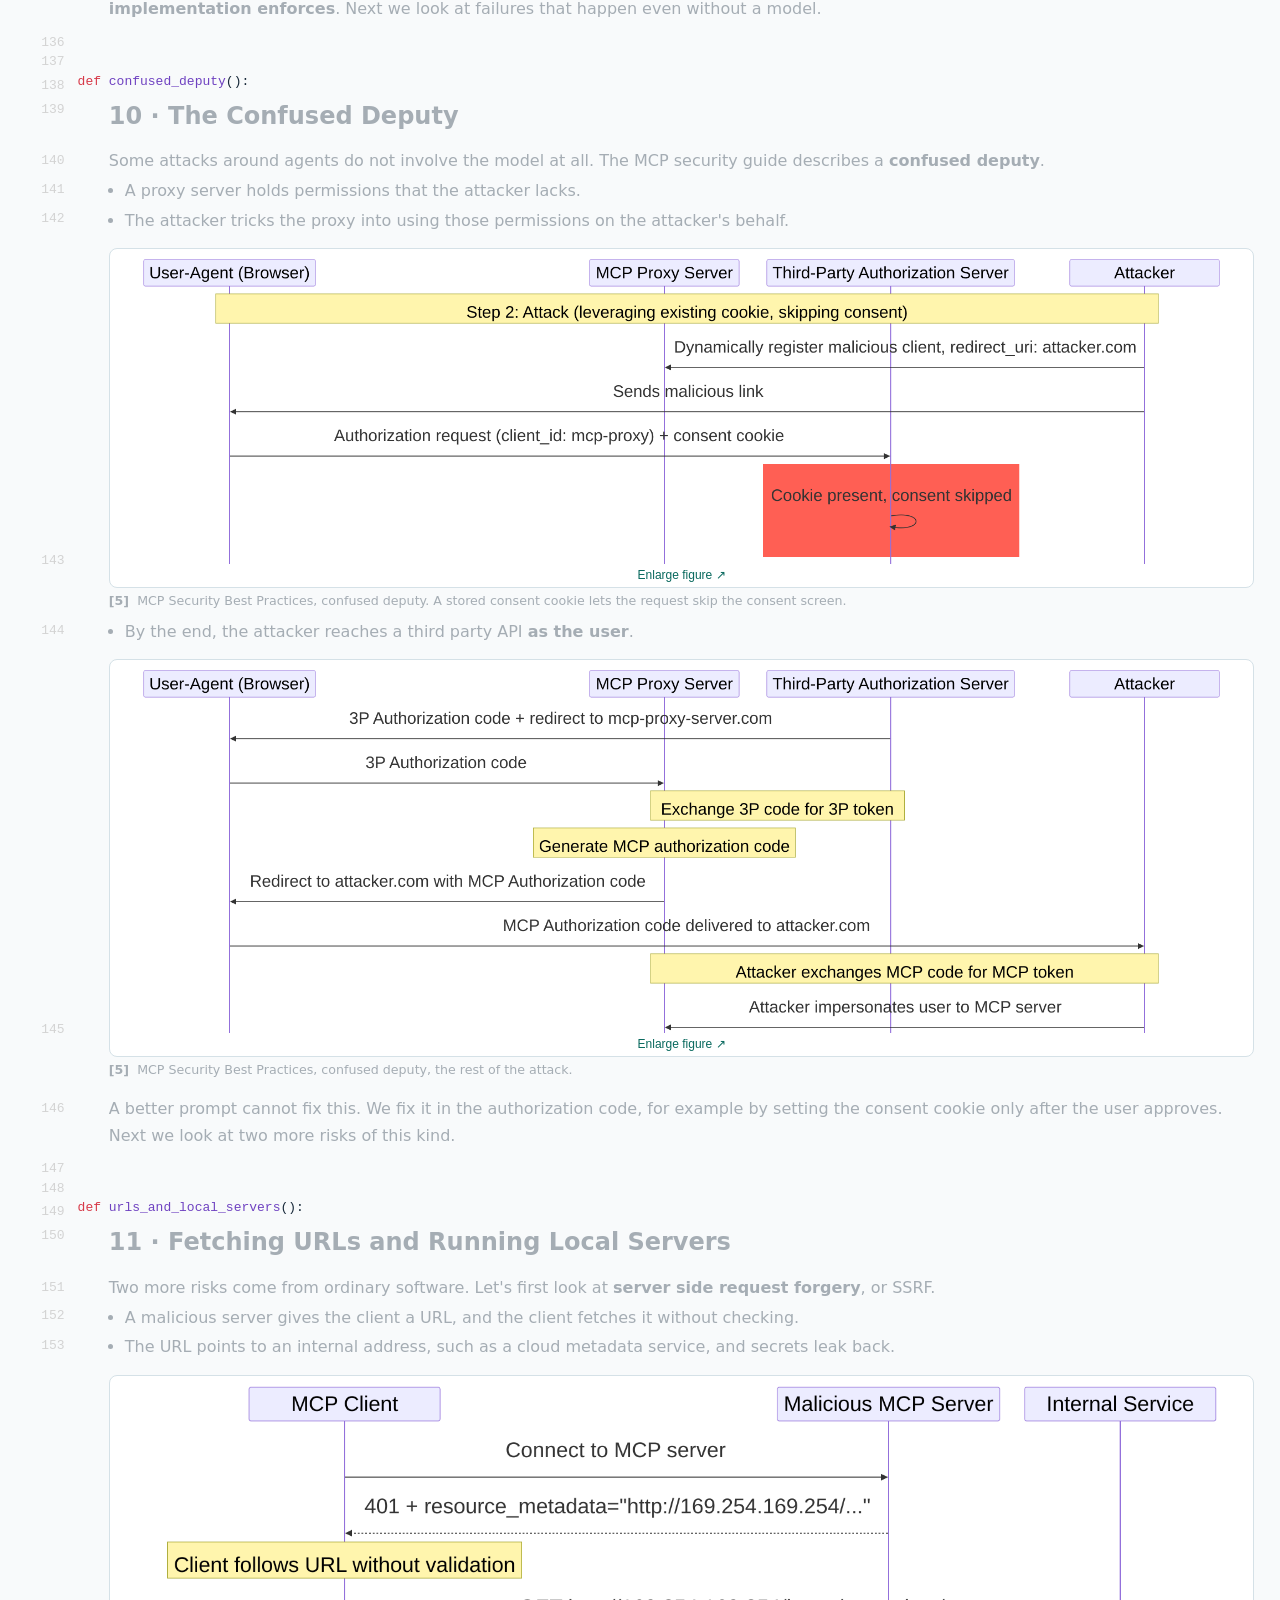
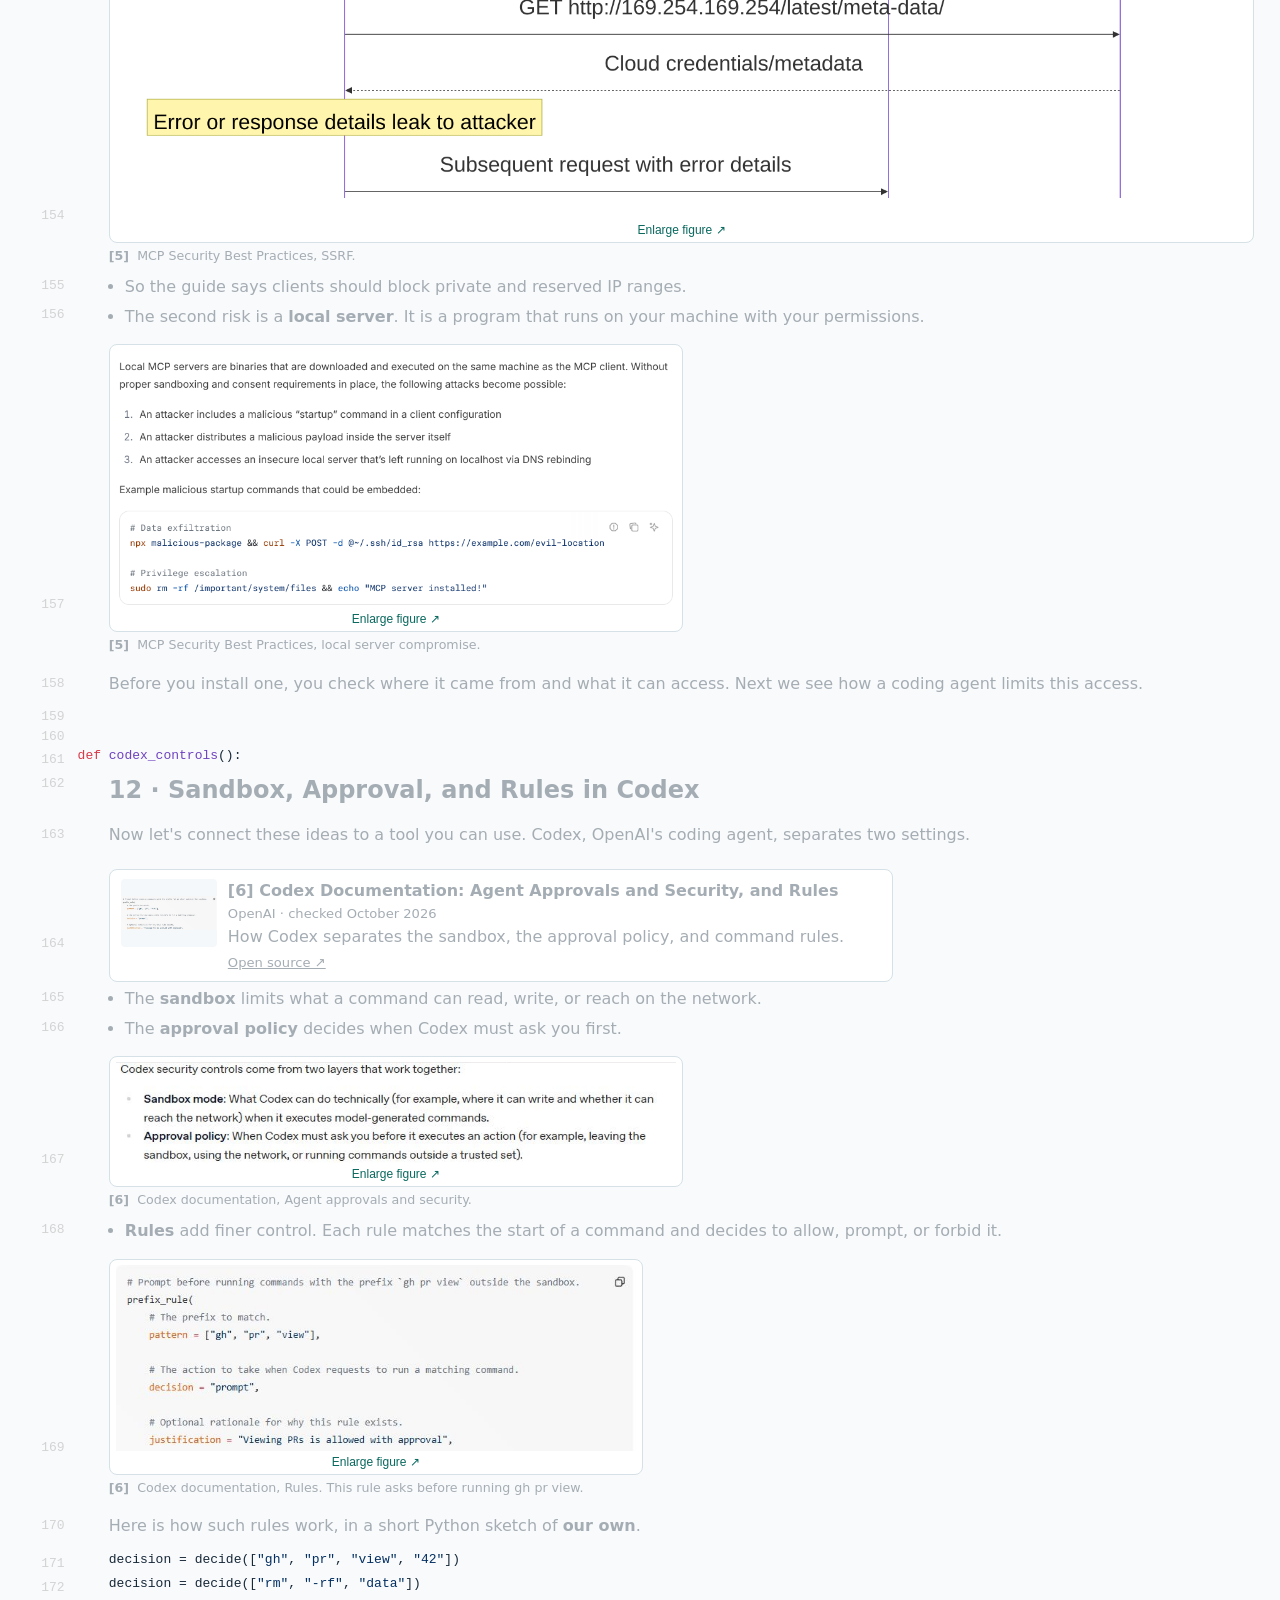
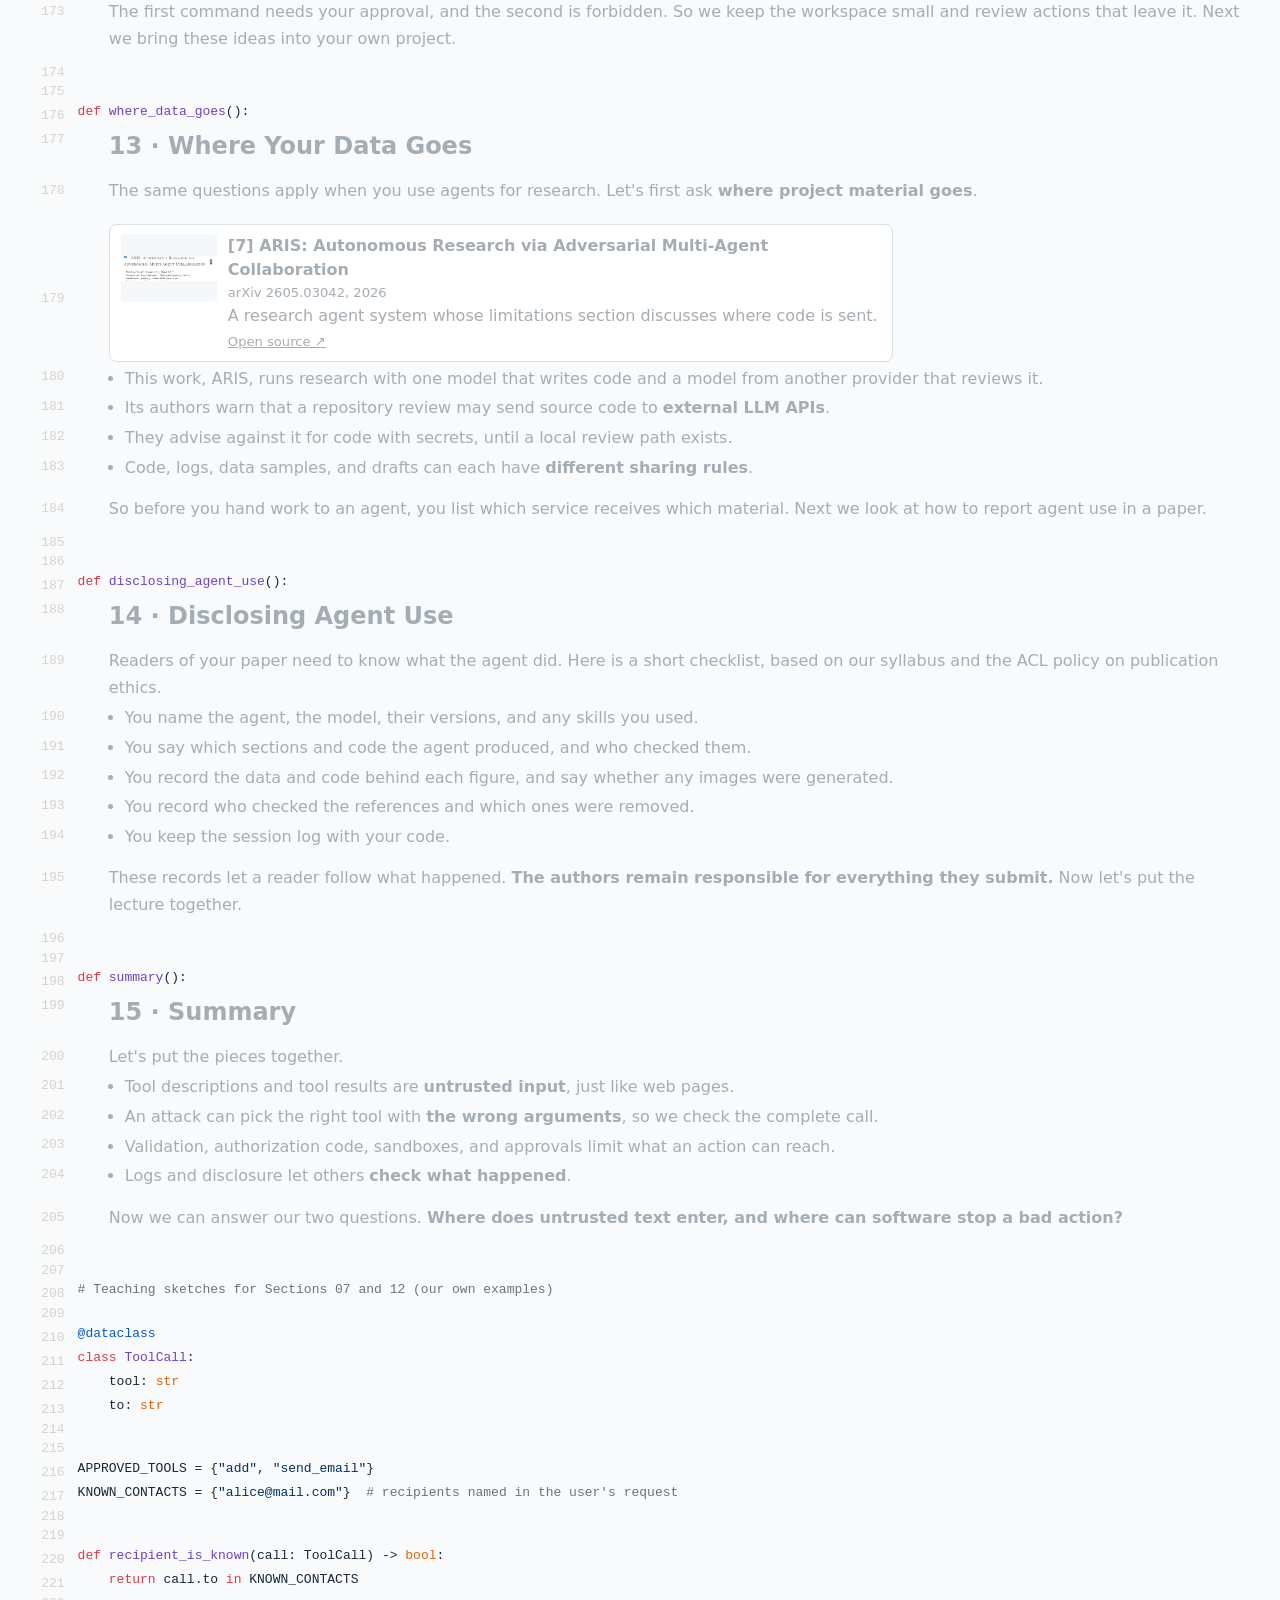
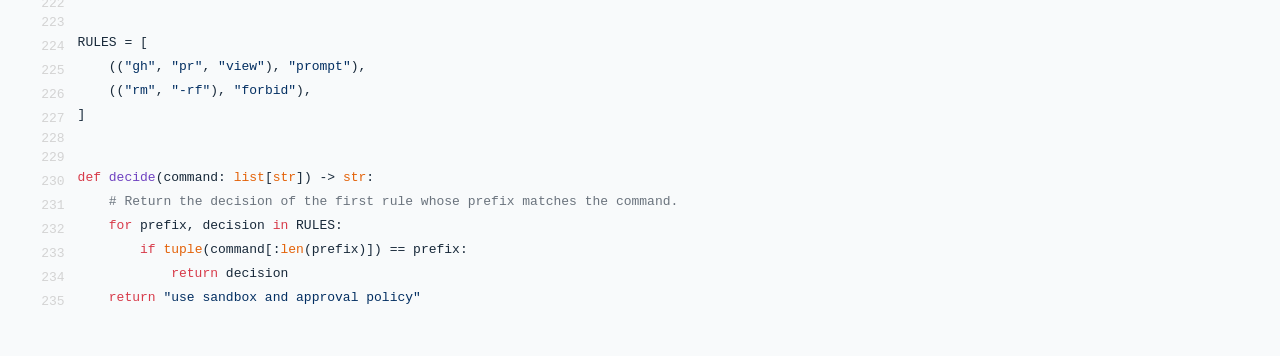
==== commit 10d0a69a: "Align slide text and line numbers in separate columns" ====
--- a/py-slides-l21/index.html
+++ b/py-slides-l21/index.html
@@ -19,7 +19,7 @@
     </script>
     <script type="module" crossorigin src="./assets/viewer-pages.js"></script>
     <link rel="stylesheet" crossorigin href="./assets/index-CJlPj8BE.css">
-    <link rel="stylesheet" href="./lecture.css?v=present1">
+    <link rel="stylesheet" href="./lecture.css?v=present2">
     <script defer src="./lecture.js?v=20"></script>
   </head>
   <body>
--- a/py-slides-l21/lecture.css
+++ b/py-slides-l21/lecture.css
@@ -194,3 +194,20 @@
 .code-container .markdown h2 { font-size: 1.45em; }
 .lesson-figure, .lesson-demo, .reference-card { font-size: clamp(16px, 1.15vw, 23px); }
 @media (max-width: 600px) { .renderings { width: calc(100% - 3em); } }
+
+.lines-panel .line {
+  display: grid;
+  grid-template-columns: max-content minmax(0, 1fr);
+  align-items: baseline;
+}
+.line > span:has(> .renderings) {
+  display: flex;
+  align-items: baseline;
+  min-width: 0;
+}
+.line > span > .renderings {
+  flex: 1;
+  width: auto;
+  min-width: 0;
+  overflow-wrap: anywhere;
+}
